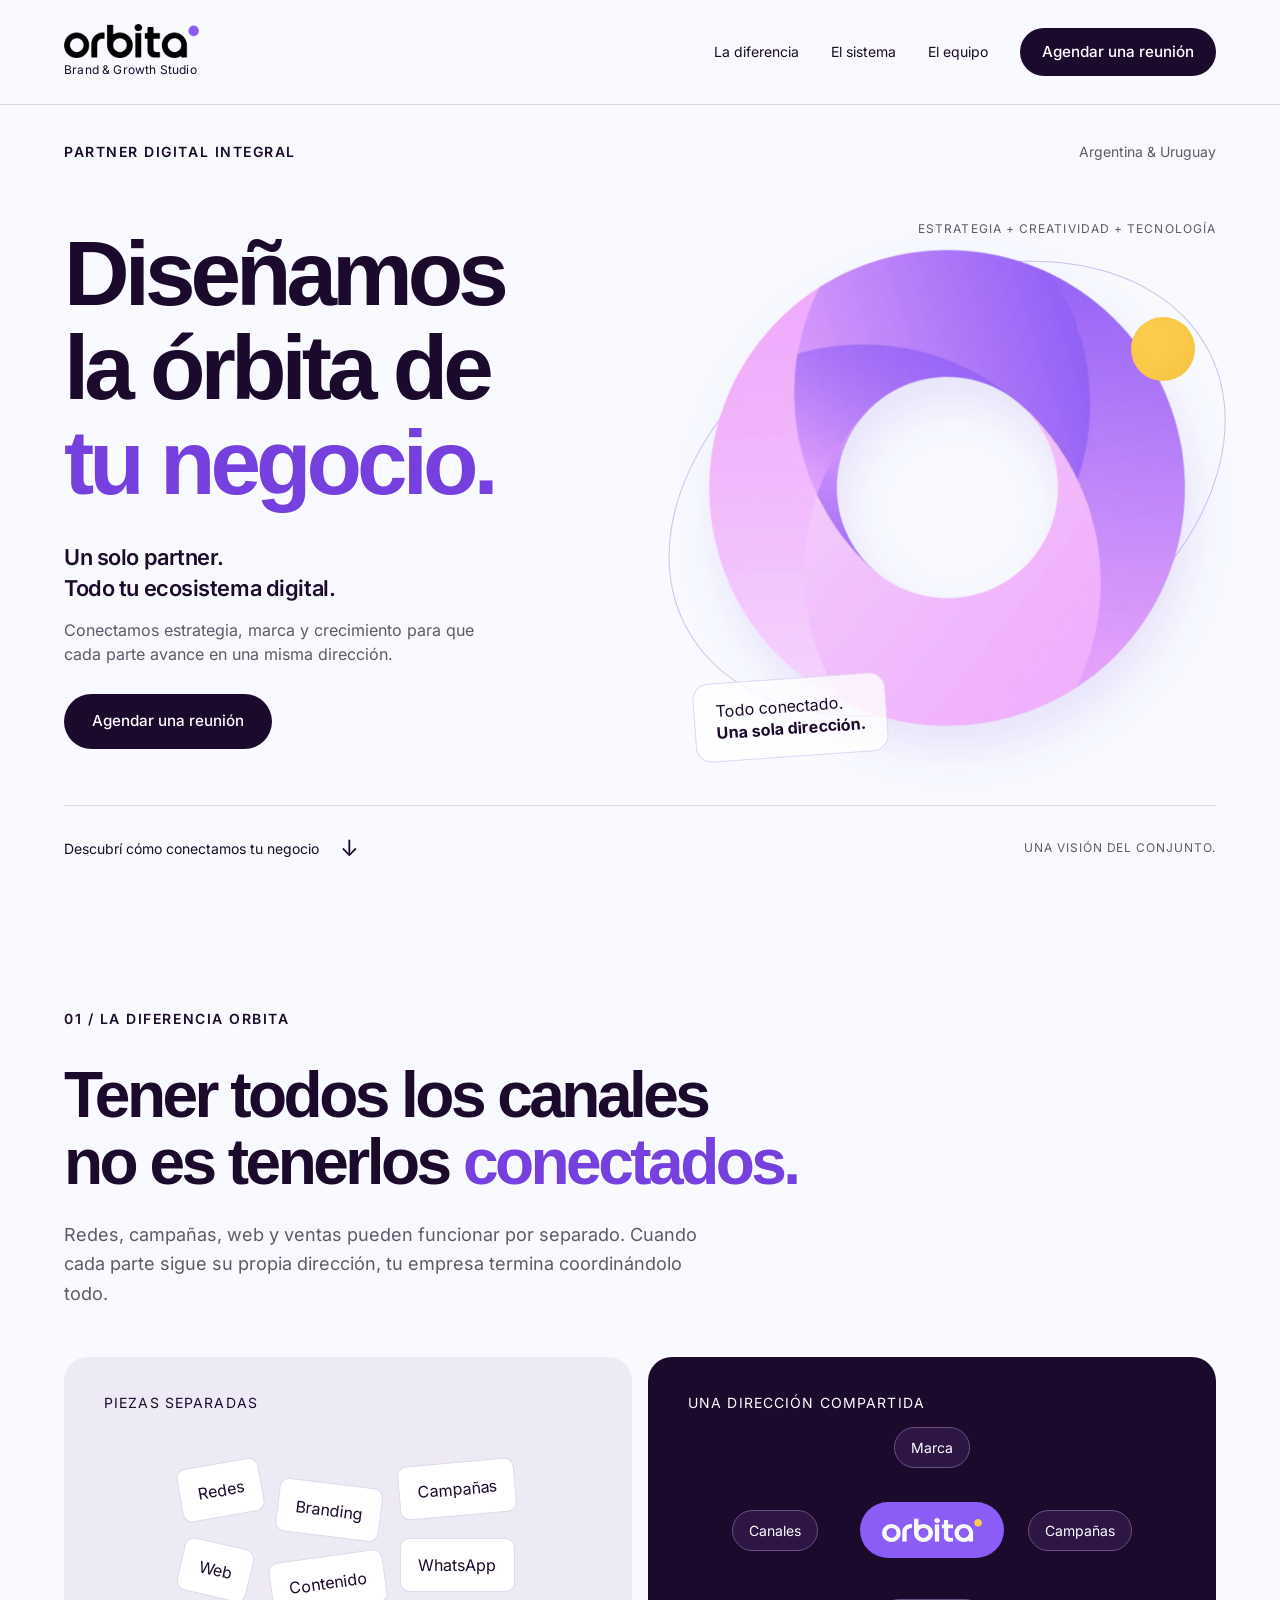
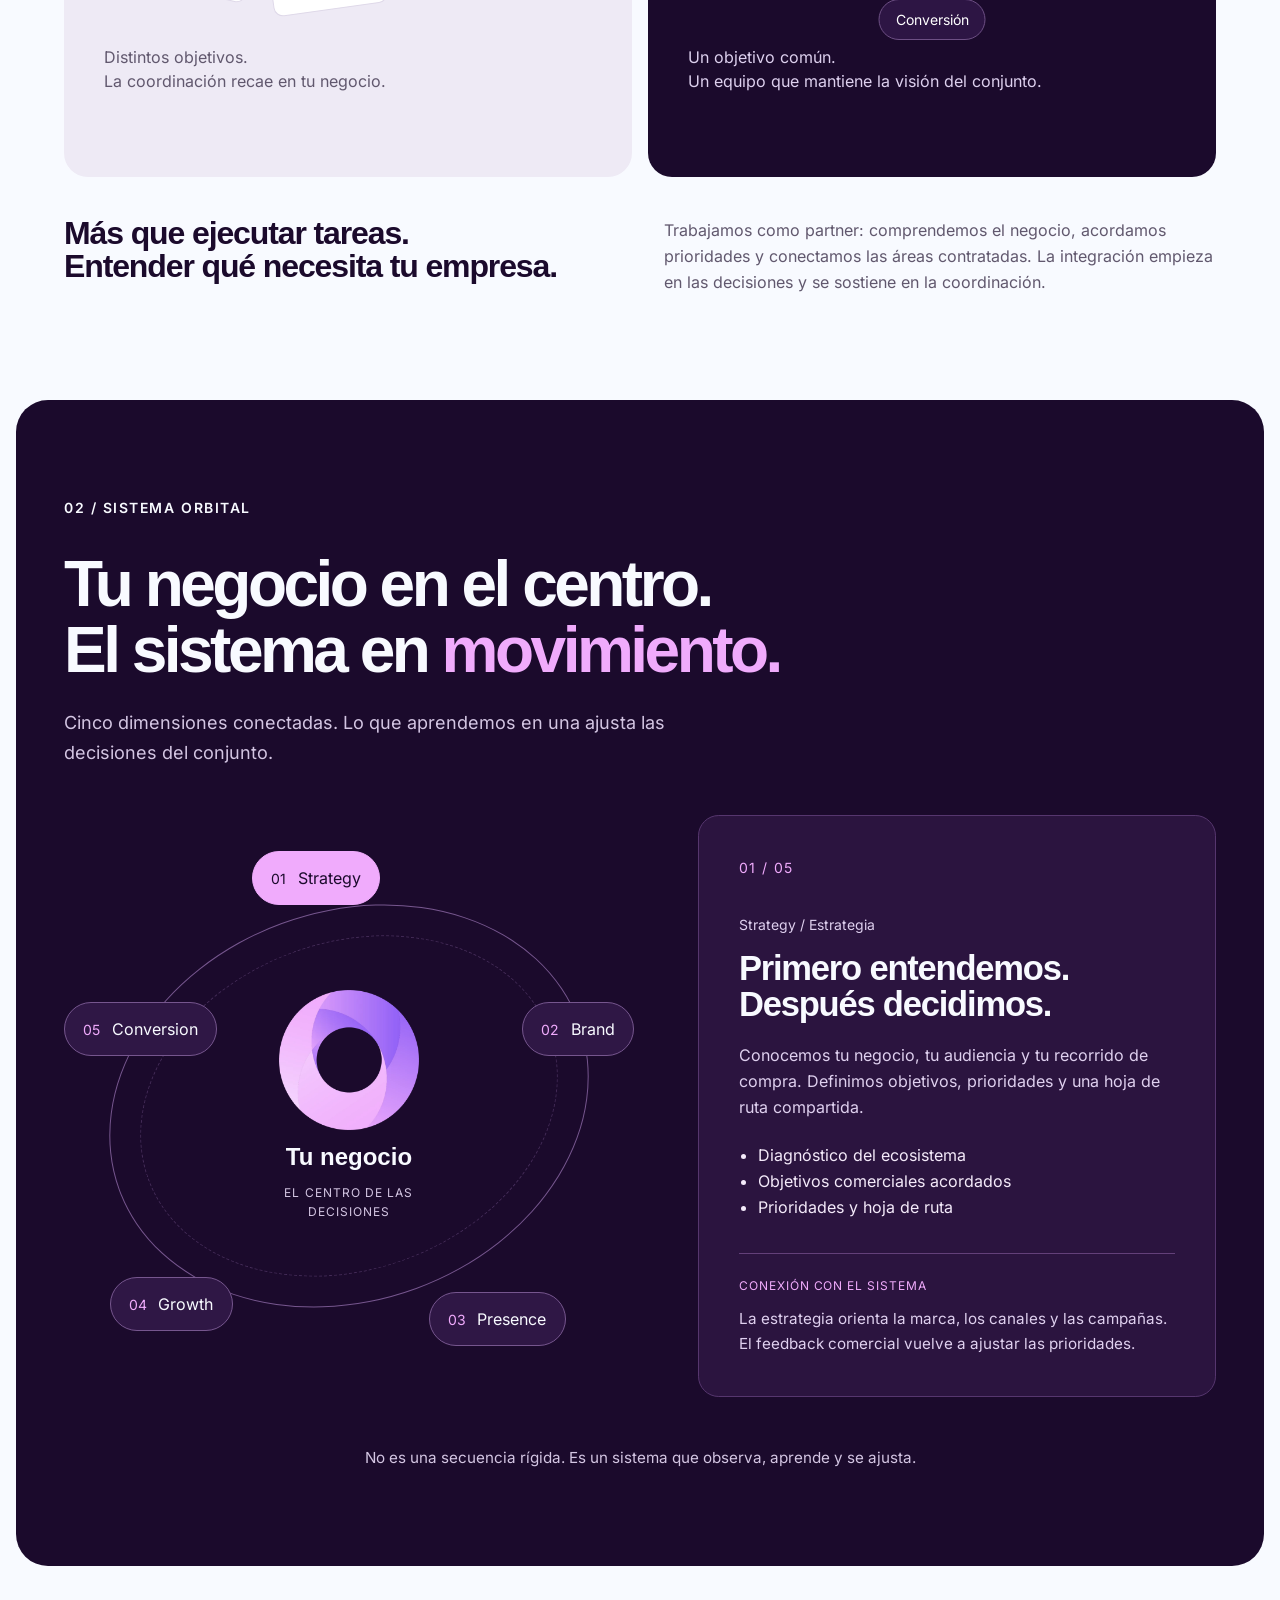
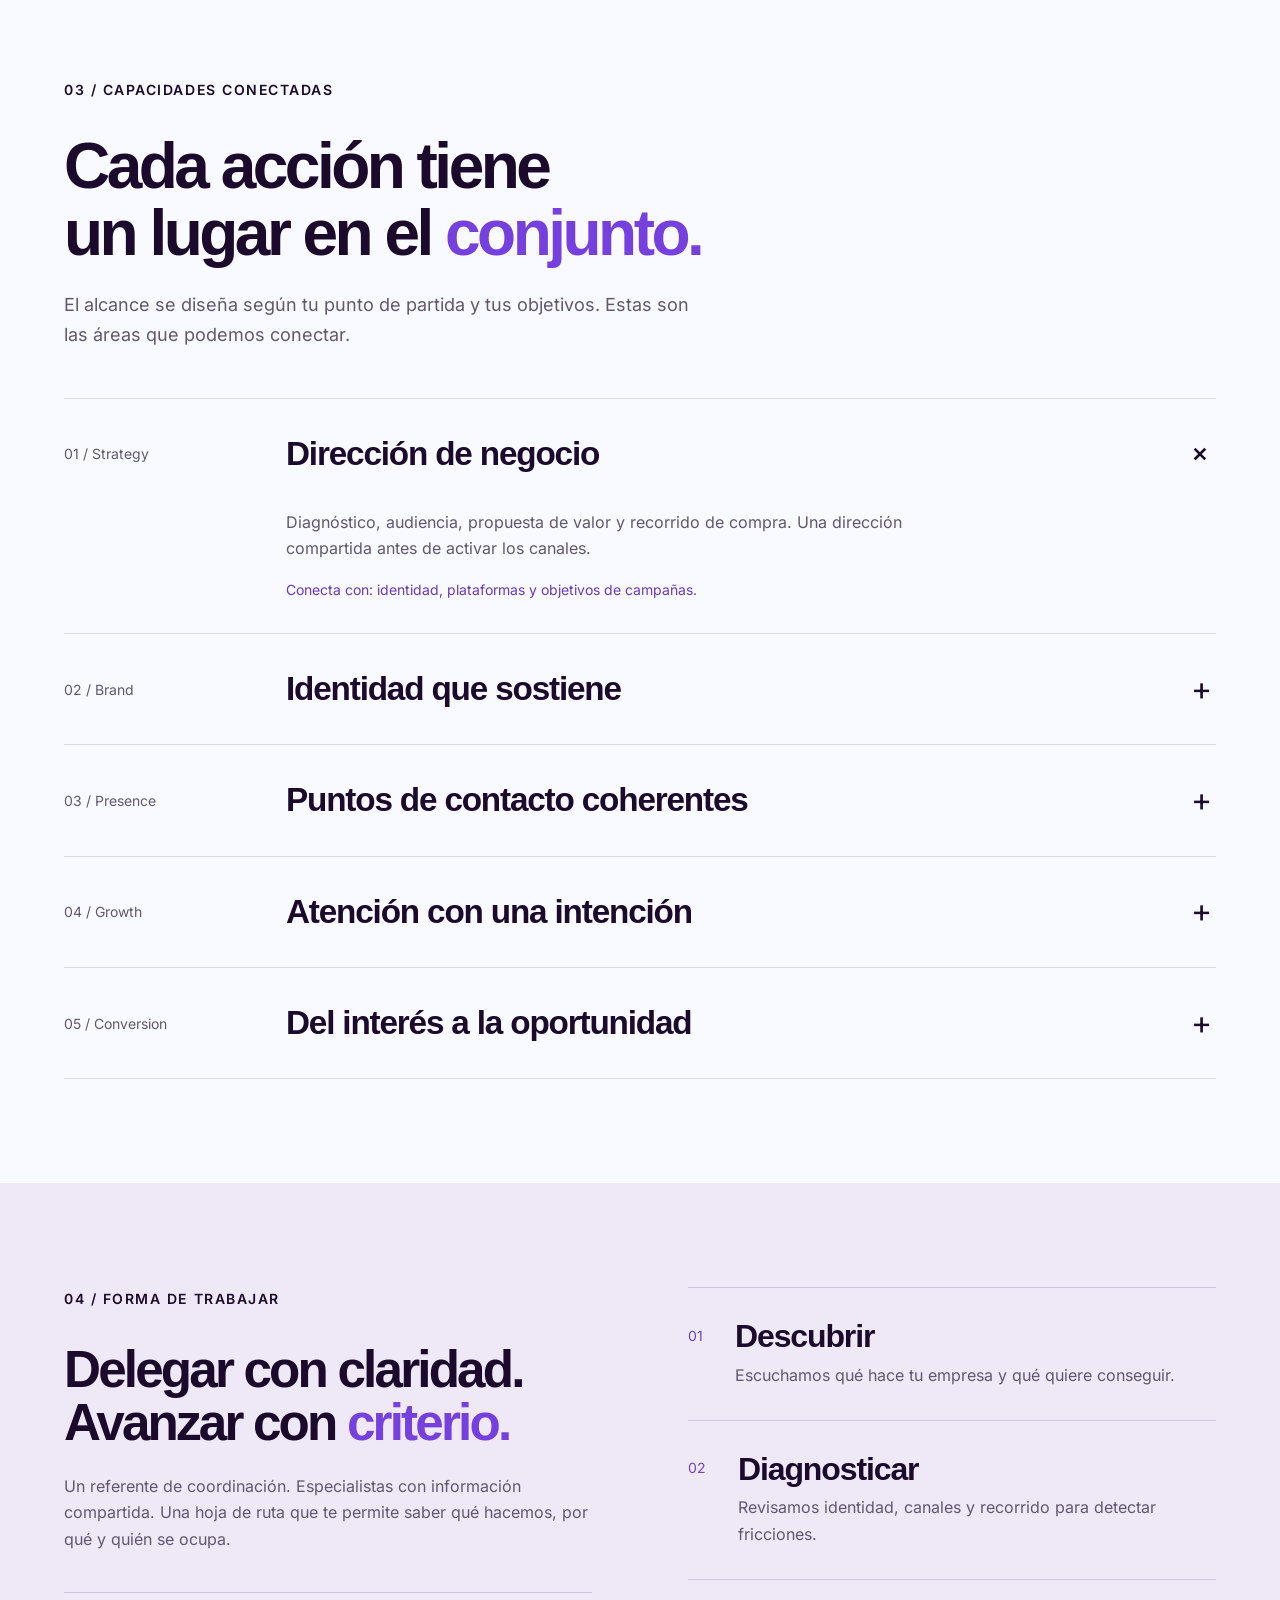
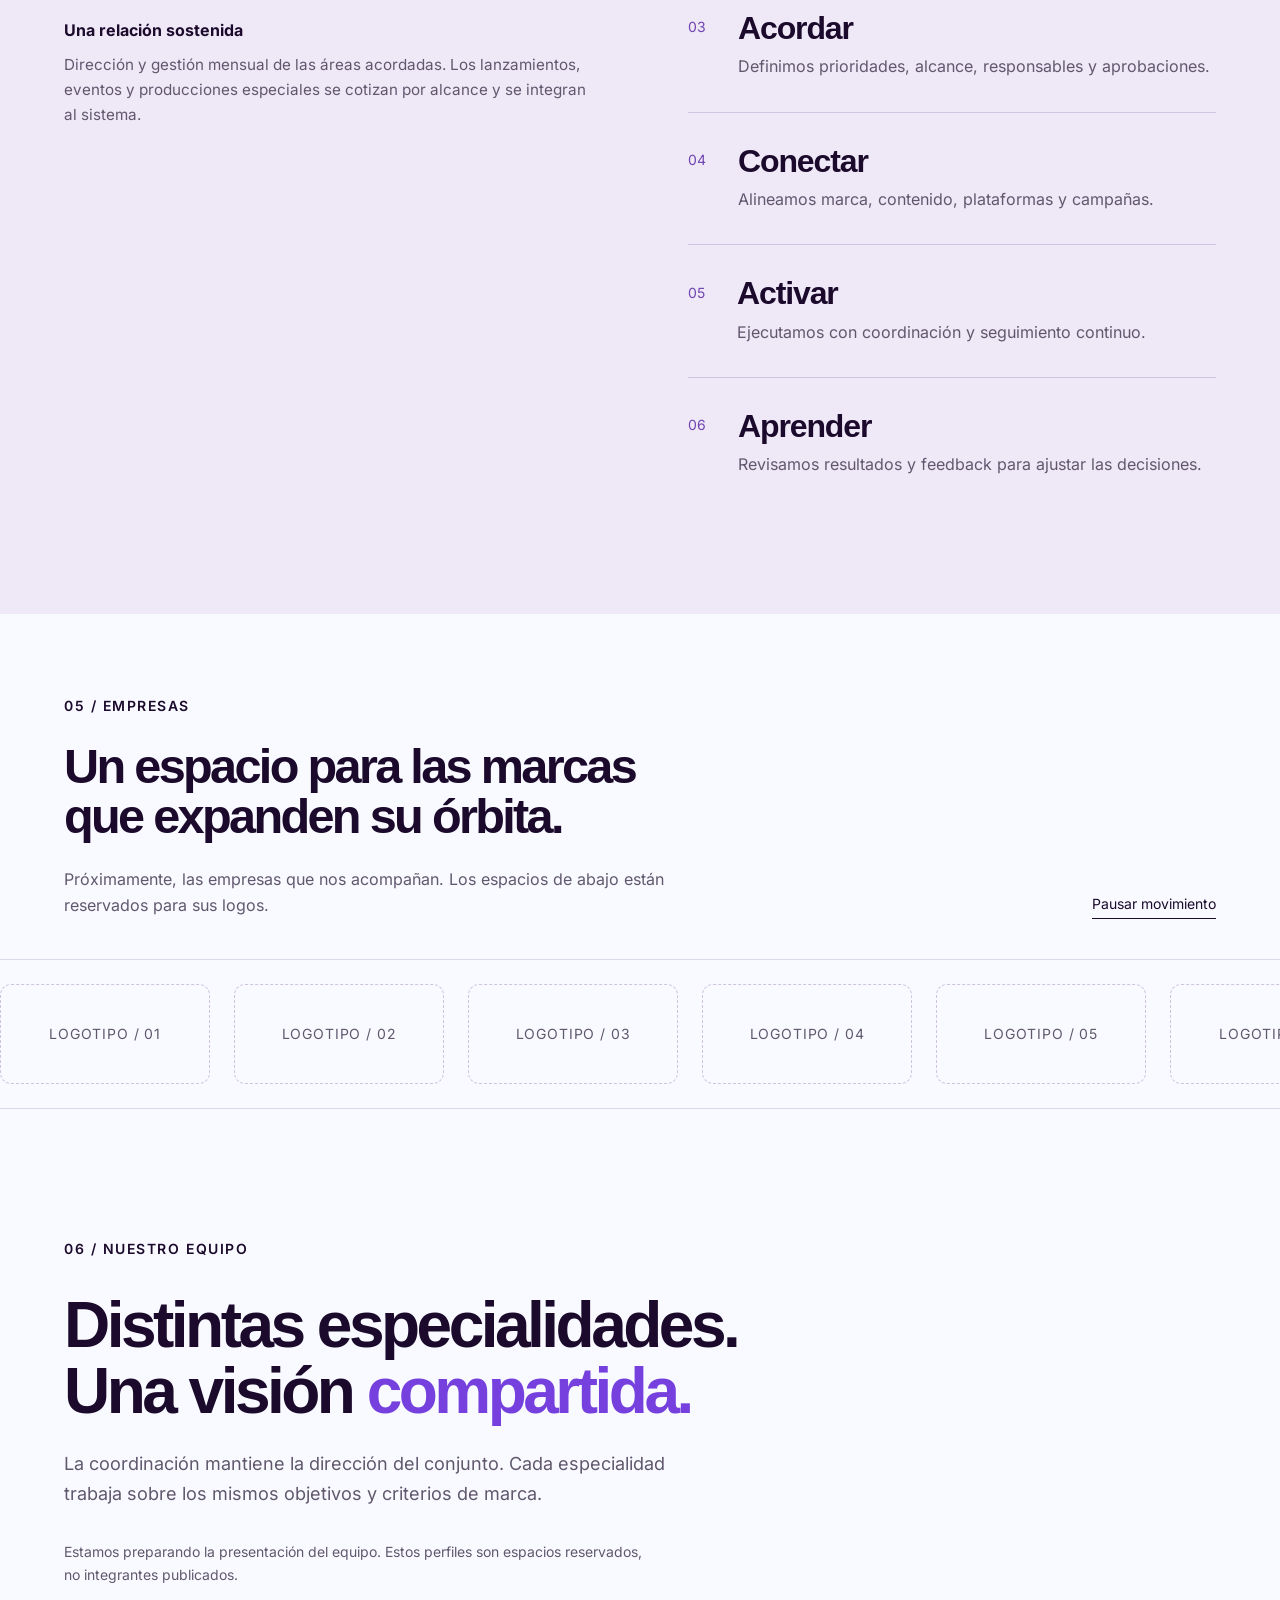
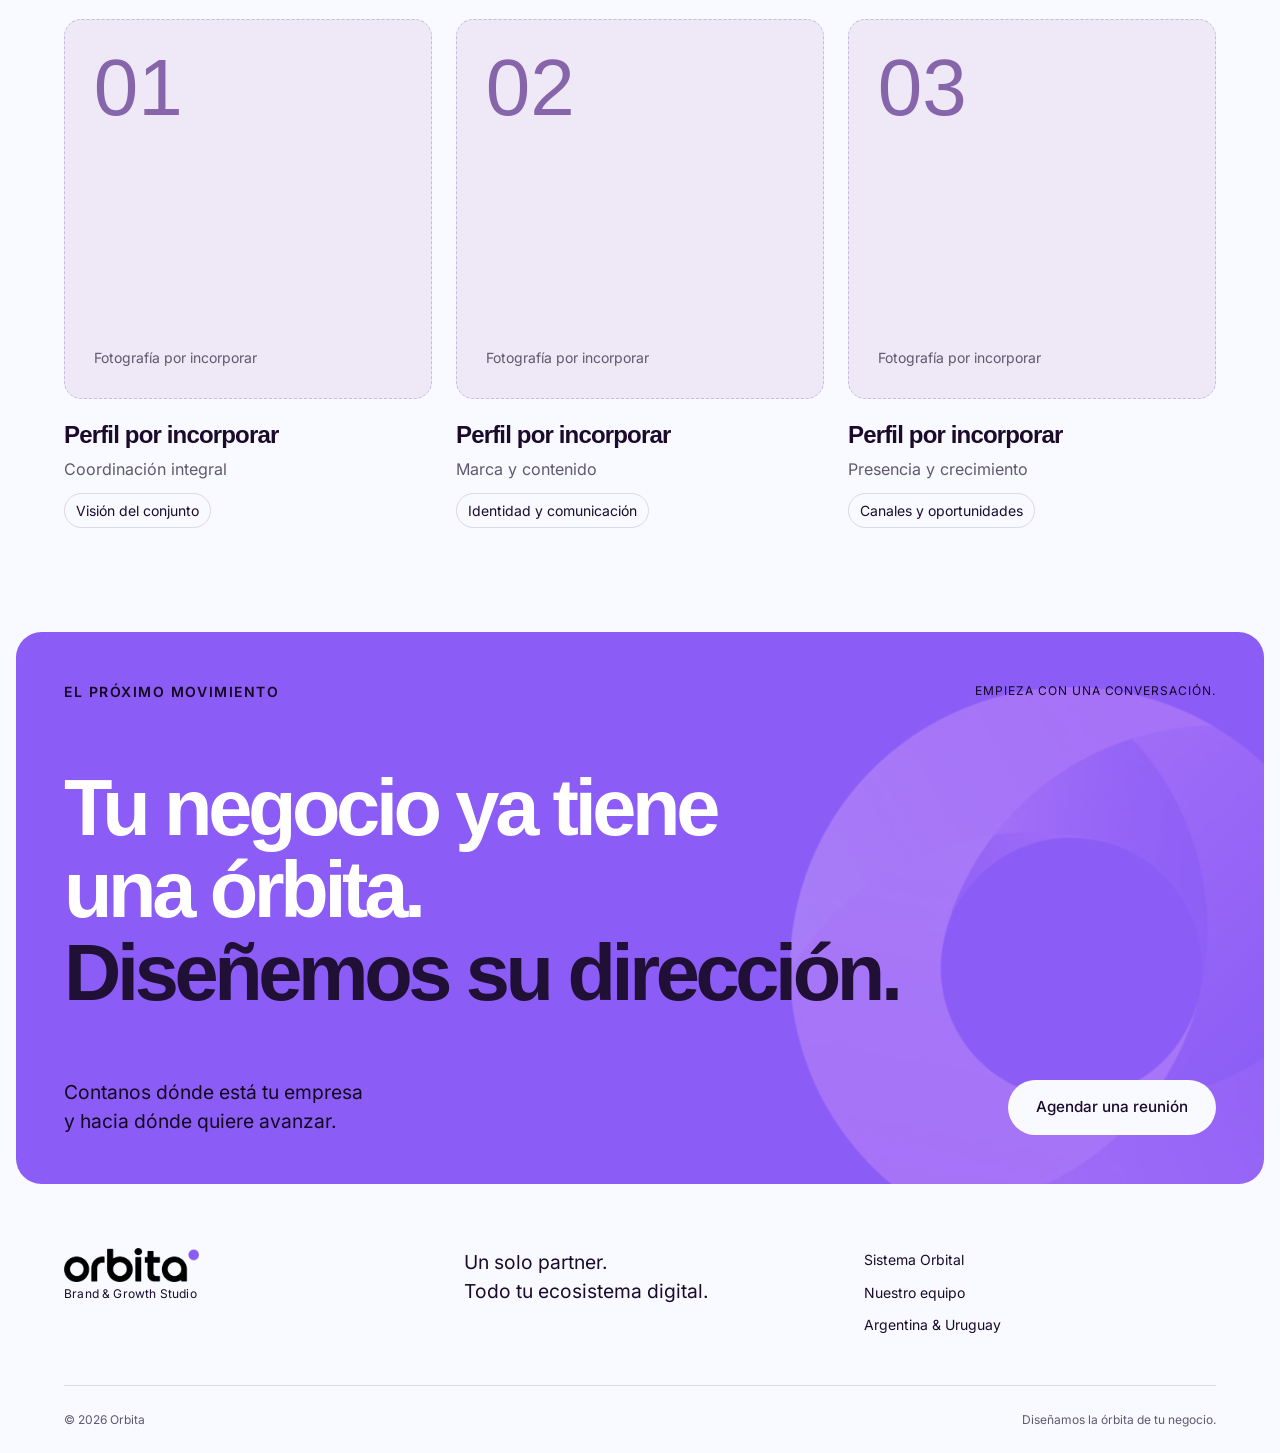
==== index.html @ 6b0c48ba "Add files via upload" ====
<!doctype html>
<html lang="es-AR">
<head>
<meta charset="utf-8">
<meta name="viewport" content="width=device-width, initial-scale=1">
<title>Orbita · Partner digital integral | Brand & Growth Studio</title>
<meta name="description" content="Un solo partner para conectar estrategia, marca, web, contenido, campañas y conversión. Orbita, Brand & Growth Studio para empresas de Argentina y Uruguay.">
<meta name="robots" content="noindex, nofollow">
<meta name="theme-color" content="#8B5CF6">
<meta property="og:type" content="website">
<meta property="og:locale" content="es_AR">
<meta property="og:site_name" content="Orbita">
<meta property="og:title" content="Orbita · Un solo partner. Todo tu ecosistema digital.">
<meta property="og:description" content="Diseñamos la órbita de tu negocio. Estrategia, marca y crecimiento conectados en un mismo sistema.">
<meta name="twitter:card" content="summary">
<meta name="twitter:title" content="Orbita · Brand & Growth Studio">
<meta name="twitter:description" content="Un solo partner. Todo tu ecosistema digital.">
<link rel="icon" href="assets/favicon.png" type="image/png">
<link rel="preload" as="image" href="assets/symbol-800.webp" imagesrcset="assets/symbol-480.webp 480w, assets/symbol-800.webp 800w" imagesizes="(max-width: 760px) 85vw, 45vw">
<link rel="stylesheet" href="styles.css">
<script src="config.js" defer></script>
<script src="app.js" defer></script>
<script type="application/ld+json" id="organization-schema">{"@context":"https://schema.org","@type":"Organization","name":"Orbita","description":"Partner digital integral que conecta estrategia, marca, presencia digital, crecimiento y conversión.","areaServed":[{"@type":"Country","name":"Argentina"},{"@type":"Country","name":"Uruguay"}]}</script>
</head>
<body>
<a class="skip" href="#contenido">Ir al contenido</a>
<div class="reading-progress" aria-hidden="true"></div>
<header class="header">
<a class="brand" href="#inicio" aria-label="Orbita, inicio"><img src="assets/logo-dark.webp" width="798" height="198" alt="Orbita"><span>Brand & Growth Studio</span></a>
<button class="menu-toggle" aria-controls="navigation" aria-expanded="false"><span>Menú</span><i aria-hidden="true"></i></button>
<nav id="navigation" aria-label="Navegación principal"><a href="#diferencia">La diferencia</a><a href="#sistema">El sistema</a><a href="#equipo">El equipo</a><a class="button small" href="#reunion" data-calendar>Agendar una reunión</a></nav>
</header>
<main id="contenido">
<section class="hero section" id="inicio" aria-labelledby="hero-title">
<div class="hero-top"><span class="eyebrow">PARTNER DIGITAL INTEGRAL</span><span class="market">Argentina & Uruguay</span></div>
<div class="hero-grid">
<div class="hero-copy"><h1 id="hero-title">Diseñamos<br>la órbita de<br><em>tu negocio.</em></h1><p class="hero-lead">Un solo partner.<br>Todo tu ecosistema digital.</p><p class="hero-description">Conectamos estrategia, marca y crecimiento para que cada parte avance en una misma dirección.</p><a class="button" href="#reunion" data-calendar>Agendar una reunión</a></div>
<div class="hero-art" aria-hidden="true"><div class="art-orbit"></div><div class="art-inner"><img class="hero-symbol" src="assets/symbol-800.webp" srcset="assets/symbol-480.webp 480w, assets/symbol-800.webp 800w" sizes="(max-width: 760px) 85vw, 45vw" width="598" height="598" alt="" fetchpriority="high"><span class="yellow-dot"></span></div><span class="art-caption">ESTRATEGIA + CREATIVIDAD + TECNOLOGÍA</span><div class="art-label">Todo conectado.<br><strong>Una sola dirección.</strong></div></div>
</div>
<div class="hero-bottom"><a href="#diferencia">Descubrí cómo conectamos tu negocio <span aria-hidden="true">↓</span></a><span>UNA VISIÓN DEL CONJUNTO.</span></div>
</section>
<section class="difference section" id="diferencia" aria-labelledby="difference-title">
<div class="section-heading reveal"><span class="eyebrow">01 / LA DIFERENCIA ORBITA</span><h2 id="difference-title">Tener todos los canales<br>no es tenerlos <em>conectados.</em></h2><p>Redes, campañas, web y ventas pueden funcionar por separado. Cuando cada parte sigue su propia dirección, tu empresa termina coordinándolo todo.</p></div>
<div class="connection-story" data-connect>
<div class="fragmented"><span class="mini-title">PIEZAS SEPARADAS</span><div class="chips" aria-label="Canales separados"><span>Redes</span><span>Branding</span><span>Campañas</span><span>Web</span><span>Contenido</span><span>WhatsApp</span></div><p>Distintos objetivos.<br>La coordinación recae en tu negocio.</p></div>
<div class="connected"><span class="mini-title">UNA DIRECCIÓN COMPARTIDA</span><div class="connected-graphic"><span class="line horizontal"></span><span class="line vertical"></span><div class="center-brand"><img src="assets/logo-light.webp" width="798" height="198" alt="Orbita"></div><span class="node n1">Marca</span><span class="node n2">Canales</span><span class="node n3">Campañas</span><span class="node n4">Conversión</span></div><p>Un objetivo común.<br>Un equipo que mantiene la visión del conjunto.</p></div>
</div>
<div class="difference-footer reveal"><h3>Más que ejecutar tareas.<br>Entender qué necesita tu empresa.</h3><p>Trabajamos como partner: comprendemos el negocio, acordamos prioridades y conectamos las áreas contratadas. La integración empieza en las decisiones y se sostiene en la coordinación.</p></div>
</section>
<section class="system section" id="sistema" aria-labelledby="system-title">
<div class="section-heading reveal"><span class="eyebrow">02 / SISTEMA ORBITAL</span><h2 id="system-title">Tu negocio en el centro.<br>El sistema en <em>movimiento.</em></h2><p>Cinco dimensiones conectadas. Lo que aprendemos en una ajusta las decisiones del conjunto.</p></div>
<div class="system-grid">
<div class="system-map" aria-label="Dimensiones del Sistema Orbital"><div class="system-ring" aria-hidden="true"></div><div class="system-center"><img src="assets/symbol-480.webp" width="598" height="598" alt="" loading="lazy"><strong>Tu negocio</strong><span>EL CENTRO DE LAS DECISIONES</span></div><div class="dimension-controls" role="tablist" aria-label="Explorar dimensiones" aria-orientation="vertical"><button class="dimension d1" id="tab-strategy" role="tab" aria-selected="true" aria-controls="dimension-panel" data-dimension="0"><span>01</span>Strategy</button><button class="dimension d2" id="tab-brand" role="tab" aria-selected="false" aria-controls="dimension-panel" tabindex="-1" data-dimension="1"><span>02</span>Brand</button><button class="dimension d3" id="tab-presence" role="tab" aria-selected="false" aria-controls="dimension-panel" tabindex="-1" data-dimension="2"><span>03</span>Presence</button><button class="dimension d4" id="tab-growth" role="tab" aria-selected="false" aria-controls="dimension-panel" tabindex="-1" data-dimension="3"><span>04</span>Growth</button><button class="dimension d5" id="tab-conversion" role="tab" aria-selected="false" aria-controls="dimension-panel" tabindex="-1" data-dimension="4"><span>05</span>Conversion</button></div></div>
<div class="dimension-panel" id="dimension-panel" role="tabpanel" aria-labelledby="tab-strategy" tabindex="0"><span class="panel-count">01 / 05</span><span class="panel-label">Strategy / Estrategia</span><h3>Primero entendemos.<br>Después decidimos.</h3><p>Conocemos tu negocio, tu audiencia y tu recorrido de compra. Definimos objetivos, prioridades y una hoja de ruta compartida.</p><ul><li>Diagnóstico del ecosistema</li><li>Objetivos comerciales acordados</li><li>Prioridades y hoja de ruta</li></ul><div class="panel-connection"><span>CONEXIÓN CON EL SISTEMA</span><p>La estrategia orienta la marca, los canales y las campañas. El feedback comercial vuelve a ajustar las prioridades.</p></div></div>
</div>
<p class="system-note">No es una secuencia rígida. Es un sistema que observa, aprende y se ajusta.</p>
</section>
<section class="capabilities section" id="capacidades" aria-labelledby="capabilities-title"><div class="section-heading reveal"><span class="eyebrow">03 / CAPACIDADES CONECTADAS</span><h2 id="capabilities-title">Cada acción tiene<br>un lugar en el <em>conjunto.</em></h2><p>El alcance se diseña según tu punto de partida y tus objetivos. Estas son las áreas que podemos conectar.</p></div>
<div class="capability-list">
<details open><summary><span>01 / Strategy</span><h3>Dirección de negocio</h3><i aria-hidden="true">+</i></summary><div class="detail-body"><p>Diagnóstico, audiencia, propuesta de valor y recorrido de compra. Una dirección compartida antes de activar los canales.</p><p class="links-to">Conecta con: identidad, plataformas y objetivos de campañas.</p></div></details>
<details><summary><span>02 / Brand</span><h3>Identidad que sostiene</h3><i aria-hidden="true">+</i></summary><div class="detail-body"><p>Posicionamiento, mensajes, universo visual y recursos de comunicación. Fortalecemos la marca existente o revisamos su identidad cuando necesita una transformación.</p><p class="links-to">Conecta con: contenido, web y creatividad publicitaria.</p></div></details>
<details><summary><span>03 / Presence</span><h3>Puntos de contacto coherentes</h3><i aria-hidden="true">+</i></summary><div class="detail-body"><p>Redes sociales, web, ecommerce y Tiendanube. Contenido, fotografía, video y cobertura de eventos. Integraciones y automatizaciones según el alcance acordado.</p><p class="links-to">Conecta con: identidad, tráfico y recorrido de compra.</p></div></details>
<details><summary><span>04 / Growth</span><h3>Atención con una intención</h3><i aria-hidden="true">+</i></summary><div class="detail-body"><p>Meta Ads, Google Ads, adquisición y generación de demanda. Campañas y lanzamientos que consideran tanto el objetivo como la experiencia a la que llega el usuario.</p><p class="links-to">Conecta con: contenido, plataformas y oportunidades comerciales.</p></div></details>
<details><summary><span>05 / Conversion</span><h3>Del interés a la oportunidad</h3><i aria-hidden="true">+</i></summary><div class="detail-body"><p>Diseñamos el recorrido para calificar y derivar oportunidades al WhatsApp, al equipo comercial o a la web de tu empresa, con criterios acordados y la información relevante.</p><p>Cuando interviene tu equipo, la atención y el cierre de la venta quedan a su cargo. Compartir ese feedback permite mejorar el sistema.</p><p class="links-to">Conecta con: campañas, experiencia digital y aprendizaje estratégico.</p></div></details>
</div></section>
<section class="work section" id="forma-de-trabajar" aria-labelledby="work-title"><div class="work-heading reveal"><span class="eyebrow">04 / FORMA DE TRABAJAR</span><h2 id="work-title">Delegar con claridad.<br>Avanzar con <em>criterio.</em></h2><p>Un referente de coordinación. Especialistas con información compartida. Una hoja de ruta que te permite saber qué hacemos, por qué y quién se ocupa.</p><div class="relationship"><strong>Una relación sostenida</strong><p>Dirección y gestión mensual de las áreas acordadas. Los lanzamientos, eventos y producciones especiales se cotizan por alcance y se integran al sistema.</p></div></div><ol class="steps"><li class="reveal"><span>01</span><div><h3>Descubrir</h3><p>Escuchamos qué hace tu empresa y qué quiere conseguir.</p></div></li><li class="reveal"><span>02</span><div><h3>Diagnosticar</h3><p>Revisamos identidad, canales y recorrido para detectar fricciones.</p></div></li><li class="reveal"><span>03</span><div><h3>Acordar</h3><p>Definimos prioridades, alcance, responsables y aprobaciones.</p></div></li><li class="reveal"><span>04</span><div><h3>Conectar</h3><p>Alineamos marca, contenido, plataformas y campañas.</p></div></li><li class="reveal"><span>05</span><div><h3>Activar</h3><p>Ejecutamos con coordinación y seguimiento continuo.</p></div></li><li class="reveal"><span>06</span><div><h3>Aprender</h3><p>Revisamos resultados y feedback para ajustar las decisiones.</p></div></li></ol></section>
<section class="clients section" id="empresas" aria-labelledby="clients-title"><div class="clients-heading"><span class="eyebrow">05 / EMPRESAS</span><h2 id="clients-title">Un espacio para las marcas<br>que expanden su órbita.</h2><p id="clients-note">Próximamente, las empresas que nos acompañan. Los espacios de abajo están reservados para sus logos.</p><button class="text-button" id="marquee-toggle" aria-pressed="false">Pausar movimiento</button></div><div class="marquee" aria-label="Espacios reservados para logos de empresas"><div class="marquee-track" id="client-track"><div class="logo-group"><span class="logo-placeholder">LOGOTIPO / 01</span><span class="logo-placeholder">LOGOTIPO / 02</span><span class="logo-placeholder">LOGOTIPO / 03</span><span class="logo-placeholder">LOGOTIPO / 04</span><span class="logo-placeholder">LOGOTIPO / 05</span></div><div class="logo-group" aria-hidden="true"><span class="logo-placeholder">LOGOTIPO / 01</span><span class="logo-placeholder">LOGOTIPO / 02</span><span class="logo-placeholder">LOGOTIPO / 03</span><span class="logo-placeholder">LOGOTIPO / 04</span><span class="logo-placeholder">LOGOTIPO / 05</span></div></div></div></section>
<section class="team section" id="equipo" aria-labelledby="team-title"><div class="section-heading reveal"><span class="eyebrow">06 / NUESTRO EQUIPO</span><h2 id="team-title">Distintas especialidades.<br>Una visión <em>compartida.</em></h2><p>La coordinación mantiene la dirección del conjunto. Cada especialidad trabaja sobre los mismos objetivos y criterios de marca.</p></div><p class="placeholder-note" id="team-note">Estamos preparando la presentación del equipo. Estos perfiles son espacios reservados, no integrantes publicados.</p><div class="team-grid" id="team-grid"><article class="team-card"><div class="portrait-placeholder"><span>01</span><p>Fotografía por incorporar</p></div><h3>Perfil por incorporar</h3><p>Coordinación integral</p><span class="specialty">Visión del conjunto</span></article><article class="team-card"><div class="portrait-placeholder"><span>02</span><p>Fotografía por incorporar</p></div><h3>Perfil por incorporar</h3><p>Marca y contenido</p><span class="specialty">Identidad y comunicación</span></article><article class="team-card"><div class="portrait-placeholder"><span>03</span><p>Fotografía por incorporar</p></div><h3>Perfil por incorporar</h3><p>Presencia y crecimiento</p><span class="specialty">Canales y oportunidades</span></article></div></section>
<section class="contact section" id="reunion" aria-labelledby="contact-title"><div class="contact-top"><span class="eyebrow">EL PRÓXIMO MOVIMIENTO</span><span>EMPIEZA CON UNA CONVERSACIÓN.</span></div><h2 id="contact-title">Tu negocio ya tiene<br>una órbita.<br><em>Diseñemos su dirección.</em></h2><div class="contact-bottom"><p>Contanos dónde está tu empresa<br>y hacia dónde quiere avanzar.</p><a class="button light" href="#reunion" data-calendar>Agendar una reunión</a></div><img class="contact-symbol" src="assets/symbol-480.webp" width="598" height="598" alt="" loading="lazy"></section>
</main>
<footer class="footer"><a class="brand" href="#inicio" aria-label="Orbita, volver al inicio"><img src="assets/logo-dark.webp" width="798" height="198" alt="Orbita"><span>Brand & Growth Studio</span></a><p>Un solo partner.<br>Todo tu ecosistema digital.</p><div><a href="#sistema">Sistema Orbital</a><a href="#equipo">Nuestro equipo</a><span>Argentina & Uruguay</span></div><div class="footer-bottom"><span>© <span id="year">2026</span> Orbita</span><span>Diseñamos la órbita de tu negocio.</span></div></footer>
<a class="whatsapp" href="#reunion" data-whatsapp aria-label="Contactar a Orbita por WhatsApp" aria-hidden="true" tabindex="-1"><svg viewBox="0 0 24 24" fill="none" aria-hidden="true"><path d="M20 11.7a8 8 0 0 1-11.8 7L4 20l1.3-4.1A8 8 0 1 1 20 11.7Z" stroke="currentColor" stroke-width="1.7"/><path d="M9 8c-.5 0-1 1-1 1.5 0 2.7 3.5 6 6 6 .6 0 1.7-.8 1.7-1.3l-2-1-1 .7c-1-.4-2.1-1.5-2.5-2.5l.7-1L10 8Z" fill="currentColor"/></svg><span>Conversemos</span></a>
<dialog id="contact-dialog" aria-labelledby="dialog-title"><button class="dialog-close" aria-label="Cerrar">×</button><span class="eyebrow">CONVERSEMOS</span><h2 id="dialog-title">Estamos preparando<br>este canal de contacto.</h2><p id="dialog-description">La agenda de reuniones estará disponible próximamente.</p><a id="dialog-alternative" class="button" hidden>Escribinos</a><button class="text-button dialog-dismiss">Volver al sitio</button></dialog>
<noscript><div class="noscript-notice">Podés explorar toda la propuesta. La agenda y los canales de contacto requieren JavaScript.</div></noscript>
</body>
</html>
---- styles.css ----
@font-face{font-family:Satoshi;src:local('Satoshi');font-weight:300 900;font-display:swap}@font-face{font-family:Inter;src:url('assets/fonts/Inter-Variable.woff2') format('woff2');font-weight:100 900;font-display:swap}
:root{--paper:#F8FAFF;--ink:#1b0a2c;--purple:#8B5CF6;--pink:#F0ABFC;--yellow:#FBCD4D;--muted:#61586e;--border:#dcd8e7;--pad:clamp(1.25rem,5vw,6rem);--heading:Satoshi,'Arial',sans-serif;--body:Inter,'Arial',sans-serif}*{box-sizing:border-box}html{scroll-behavior:smooth;scroll-padding-top:7rem}body{margin:0;background:var(--paper);color:var(--ink);font-family:var(--body);font-size:1rem;line-height:1.65}a{color:inherit;text-decoration:none}button{font:inherit;cursor:pointer}button,a,summary{-webkit-tap-highlight-color:transparent}button{color:inherit}button:disabled{cursor:default}img{max-width:100%;height:auto}h1,h2,h3,p{margin:0}h1,h2,h3{font-family:var(--heading);line-height:1.04;letter-spacing:-.055em}h1{font-size:clamp(3.4rem,7.5vw,8rem);font-weight:700}h2{font-size:clamp(2.6rem,5vw,5.6rem);font-weight:700}h3{font-size:1.65rem;letter-spacing:-.035em}em{font-style:normal;color:#7540dd}p{max-width:65ch}a:focus-visible,button:focus-visible,summary:focus-visible,[tabindex]:focus-visible{outline:3px solid #d89600;outline-offset:6px}section{scroll-margin-top:6rem}.section{padding:6.5rem var(--pad)}.eyebrow{font-size:.875rem;letter-spacing:.11em;font-weight:600;display:block}.button{display:inline-flex;align-items:center;justify-content:center;background:var(--ink);color:white;border:1px solid transparent;padding:1rem 1.7rem;border-radius:3rem;line-height:1.35;font-size:.95rem;font-weight:500;min-height:3rem;transition:background .2s,transform .2s}.button:hover{background:#5d2ba5;transform:translateY(-2px)}.button.small{padding:.8rem 1.3rem}.button.light{background:var(--paper);color:var(--ink)}.button.light:hover{background:var(--yellow)}.skip{position:fixed;top:-5rem;left:1rem;background:var(--yellow);padding:.8rem;z-index:100}.skip:focus{top:1rem}.reading-progress{position:fixed;left:0;top:0;width:100%;height:3px;background:var(--purple);transform:scaleX(0);transform-origin:left;z-index:50}.header{display:flex;align-items:center;justify-content:space-between;gap:2rem;padding:1.5rem var(--pad);border-bottom:1px solid var(--border);position:sticky;top:0;background:rgba(248,250,255,.97);z-index:20}.brand{display:flex;flex-direction:column;align-items:flex-start;gap:.15rem}.brand img{width:135px;display:block}.brand span{font-size:.75rem;letter-spacing:.015em}.header nav{display:flex;align-items:center;gap:2rem;font-size:.875rem}.header nav>a:not(.button):hover{color:#7540dd}.menu-toggle{display:none}.hero{padding-top:2.2rem;padding-bottom:1.8rem;overflow:hidden}.hero-top,.hero-bottom{display:flex;justify-content:space-between;gap:1rem}.market{font-size:.875rem;color:var(--muted)}.hero-grid{display:grid;grid-template-columns:1.08fr 1fr;gap:2rem;align-items:center;padding:3.5rem 0 3rem}.hero-copy{position:relative;z-index:2}.hero h1{font-size:clamp(3.5rem,7.1vw,7.5rem)}.hero-lead{font-size:clamp(1.2rem,1.7vw,1.55rem);line-height:1.4;margin:2rem 0 .9rem;font-weight:600;letter-spacing:-.02em}.hero-description{max-width:28rem;color:var(--muted);margin-bottom:1.7rem;line-height:1.55}.hero-art{height:clamp(380px,42vw,620px);position:relative;display:grid;place-items:center;isolation:isolate}.art-inner{position:relative;width:96%;aspect-ratio:1;display:grid;place-items:center}.hero-symbol{width:92%;animation:float 8s ease-in-out infinite;filter:drop-shadow(0 24px 24px #713fd521);transform:rotate(-18deg)}.art-orbit{position:absolute;width:110%;height:76%;border:1px solid #cfc1ef;border-radius:50%;transform:rotate(-28deg);z-index:-1}.yellow-dot{position:absolute;width:clamp(35px,5vw,70px);aspect-ratio:1;border-radius:50%;background:var(--yellow);top:17%;right:2%;box-shadow:inset -10px -8px 20px #eca92035;animation:float 7s ease-in-out infinite reverse}.art-caption{font-size:.75rem;letter-spacing:.09em;position:absolute;top:0;right:0;color:var(--muted)}.art-label{position:absolute;bottom:0;left:1rem;font-size:1rem;line-height:1.4;padding:1rem 1.3rem;border:1px solid #e1d5f4;border-radius:1rem;background:#ffffffc9;transform:rotate(-4deg)}.hero-bottom{border-top:1px solid var(--border);padding-top:1.5rem;font-size:.875rem;align-items:center}.hero-bottom a{display:flex;align-items:center;gap:1.3rem}.hero-bottom a span{font-size:1.4rem}.hero-bottom>span{font-size:.75rem;letter-spacing:.08em;color:var(--muted)}.section-heading{max-width:1000px}.section-heading .eyebrow{margin-bottom:2rem}.section-heading>p{margin-top:1.5rem;max-width:650px;font-size:1.125rem;color:var(--muted)}.difference{padding-top:7rem}.connection-story{display:grid;grid-template-columns:1fr 1fr;gap:1rem;margin-top:3rem}.fragmented,.connected{border-radius:1.5rem;padding:2rem 2.5rem;min-height:420px;overflow:hidden}.fragmented{background:#eeeaf5}.connected{background:var(--ink);color:white}.mini-title{font-size:.875rem;letter-spacing:.08em}.chips{display:flex;flex-wrap:wrap;gap:1rem;align-content:center;justify-content:center;min-height:230px;max-width:400px;margin:auto}.chips span{background:#fff;padding:.8rem 1.1rem;border:1px solid #dfd9e9;border-radius:.6rem;transition:transform 1.2s}.chips span:nth-child(1){transform:rotate(-10deg) translateY(-5px)}.chips span:nth-child(2){transform:rotate(7deg) translateY(15px)}.chips span:nth-child(3){transform:rotate(-5deg) translateY(-6px)}.chips span:nth-child(4){transform:rotate(13deg) translateY(5px)}.chips span:nth-child(5){transform:rotate(-8deg) translateY(18px)}.connection-story.is-connected .chips span{transform:rotate(0) translateY(0)}.fragmented>p,.connected>p{font-size:1rem;line-height:1.5}.fragmented>p{color:var(--muted)}.connected>p{color:#ddd0ee}.connected-graphic{height:230px;position:relative;max-width:400px;margin:auto;display:grid;place-items:center}.center-brand{background:#8B5CF6;border-radius:3rem;padding:1rem 1.4rem;position:relative;z-index:1}.center-brand img{width:100px;display:block}.line{position:absolute;background:#906abb;opacity:.6;transition:transform 1.5s}.horizontal{width:70%;height:1px;transform:scaleX(.2)}.vertical{height:65%;width:1px;transform:scaleY(.2)}.is-connected .horizontal{transform:scaleX(1)}.is-connected .vertical{transform:scaleY(1)}.node{position:absolute;font-size:.875rem;padding:.5rem 1rem;background:#2d1544;border:1px solid #6d4f84;border-radius:2rem}.n1{top:12px;left:50%;transform:translateX(-50%)}.n2{left:0;top:95px}.n3{right:0;top:95px}.n4{bottom:5px;left:50%;transform:translateX(-50%)}.difference-footer{display:grid;grid-template-columns:1fr 1fr;gap:3rem;margin-top:2.5rem;align-items:start}.difference-footer h3{font-size:clamp(1.7rem,2.5vw,2.5rem)}.difference-footer p{color:var(--muted)}.system{background:var(--ink);color:var(--paper);border-radius:2rem;margin:0 1rem;padding:6rem calc(var(--pad) - 1rem)}.system em{color:var(--pink)}.system .section-heading>p{color:#d3c5e2}.system-grid{display:grid;grid-template-columns:1.1fr 1fr;gap:4rem;align-items:center;margin-top:3rem}.system-map{min-height:520px;position:relative}.system-ring{position:absolute;inset:65px 40px;border:1px solid #76568e;border-radius:50%;transform:rotate(-20deg)}.system-ring:after{content:'';position:absolute;inset:30px;border:1px dashed #76568e70;border-radius:50%}.system-center{position:absolute;left:50%;top:50%;transform:translate(-50%,-50%);display:flex;flex-direction:column;align-items:center;text-align:center;gap:.4rem;width:210px}.system-center img{width:140px;animation:float 8s ease-in-out infinite}.system-center strong{font-size:1.5rem;font-family:var(--heading)}.system-center>span{font-size:.75rem;letter-spacing:.09em;color:#d3c5e2;max-width:150px}.dimension{position:absolute;display:flex;align-items:center;gap:.7rem;border:1px solid #76568e;border-radius:3rem;padding:.8rem 1.15rem;color:#f8faff;background:#2f1745;font-size:1rem;transition:background .2s,transform .2s}.dimension>span{font-size:.875rem;color:var(--pink)}.dimension:hover{background:#553278}.dimension[aria-selected=true]{background:var(--pink);color:var(--ink);border-color:var(--pink)}.dimension[aria-selected=true]>span{color:var(--ink)}.d1{left:33%;top:5px}.d2{right:0;top:30%}.d3{right:12%;bottom:20px}.d4{left:8%;bottom:35px}.d5{left:0;top:30%}.dimension-panel{padding:2.5rem;border-radius:1.3rem;background:#2b143f;border:1px solid #56366e;min-height:520px;position:relative}.panel-count{display:block;color:var(--pink);font-size:.875rem;letter-spacing:.1em;margin-bottom:2rem}.panel-label{font-size:.875rem;color:#dfd0ef}.dimension-panel h3{font-size:clamp(1.8rem,2.7vw,2.8rem);margin:.8rem 0 1.2rem}.dimension-panel>p{color:#dfd0ef}.dimension-panel ul{padding-left:1.2rem;margin:1.3rem 0;color:#f4eafa}.panel-connection{border-top:1px solid #634079;padding-top:1.1rem;margin-top:2rem}.panel-connection>span{font-size:.75rem;letter-spacing:.08em;color:var(--pink)}.panel-connection p{font-size:.95rem;margin-top:.5rem;color:#dfd0ef}.system-note{text-align:center;max-width:none;color:#d3c5e2;margin-top:3rem;font-size:.95rem}.capabilities{padding-top:7rem}.capability-list{margin-top:3rem}details{border-top:1px solid var(--border)}details:last-child{border-bottom:1px solid var(--border)}summary{display:grid;grid-template-columns:190px 1fr 30px;gap:2rem;align-items:center;padding:1.8rem 0;cursor:pointer;list-style:none}summary::-webkit-details-marker{display:none}summary>span{font-size:.875rem;color:var(--muted)}summary h3{font-size:clamp(1.4rem,2.6vw,2.5rem)}summary i{font-size:2rem;font-style:normal;text-align:center;transition:transform .2s}details[open] summary i{transform:rotate(45deg)}.detail-body{margin-left:calc(190px + 2rem);padding-bottom:2rem;max-width:700px;color:var(--muted)}.detail-body p+p{margin-top:1rem}.links-to{font-size:.875rem;color:#6939bd}.work{background:#eee8f7;display:grid;grid-template-columns:1fr 1fr;gap:6rem}.work-heading{position:sticky;top:10rem;align-self:start}.work-heading .eyebrow{margin-bottom:2rem}.work h2{font-size:clamp(2.6rem,4vw,4.5rem)}.work-heading>p{margin-top:1.5rem;color:var(--muted)}.relationship{border-top:1px solid #d0c5df;padding-top:1.5rem;margin-top:2.5rem}.relationship p{font-size:.95rem;margin-top:.5rem;color:var(--muted)}.steps{list-style:none;padding:0;margin:0}.steps li{display:flex;gap:2rem;border-top:1px solid #d0c5df;padding:2rem 0}.steps li>span{font-size:.875rem;color:#7045b2;padding-top:.2rem}.steps h3{font-size:2rem;margin-bottom:.5rem}.steps p{color:var(--muted)}.clients{padding:5rem 0;background:var(--paper);overflow:hidden}.clients-heading{padding:0 var(--pad);display:grid;grid-template-columns:1fr auto;gap:1rem;align-items:end}.clients-heading .eyebrow,.clients-heading h2,.clients-heading p{grid-column:1}.clients-heading h2{font-size:clamp(2.1rem,3.8vw,4rem);margin:.5rem 0}.clients-heading p{color:var(--muted)}.text-button{background:none;border:0;border-bottom:1px solid currentColor;padding:.2rem 0;font-size:.875rem;width:max-content}.clients-heading .text-button{grid-column:2;grid-row:3}.marquee{margin-top:2.5rem;border-block:1px solid var(--border);padding:1.5rem 0;overflow:hidden}.marquee-track{display:flex;width:max-content;animation:marquee 35s linear infinite}.logo-group{display:flex;align-items:center;gap:1.5rem;padding-right:1.5rem;flex:none}.logo-placeholder,.client-logo{width:210px;height:100px;display:flex;align-items:center;justify-content:center;border:1px dashed #cec4df;border-radius:.7rem;font-size:.875rem;letter-spacing:.06em;color:var(--muted)}.client-logo{border:0}.client-logo img{width:160px;height:70px;object-fit:contain}.marquee:hover .marquee-track,.marquee:focus-within .marquee-track,.marquee.paused .marquee-track{animation-play-state:paused}.team{padding-top:3rem}.placeholder-note{margin-top:2rem;font-size:.875rem;color:var(--muted)}.team-grid{display:grid;grid-template-columns:repeat(3,1fr);gap:1.5rem;margin-top:2rem}.portrait-placeholder,.portrait{aspect-ratio:4/4.5;max-height:380px;width:100%;border-radius:1.1rem;background:#eee8f7;object-fit:cover}.portrait-placeholder{display:flex;flex-direction:column;justify-content:space-between;padding:1.8rem;border:1px dashed #c9b8df}.portrait-placeholder span{font-family:var(--heading);font-size:5rem;line-height:1;color:#b79ed9}.portrait-placeholder p{font-size:.875rem;color:var(--muted)}.team-card h3{font-size:1.5rem;margin:1.5rem 0 .5rem}.team-card>p{color:var(--muted)}.team-card>.description{font-size:.95rem;margin-top:.75rem}.specialty{display:inline-block;margin-top:.7rem;font-size:.875rem;border:1px solid var(--border);border-radius:2rem;padding:.3rem .7rem}.team-card a{display:block;margin-top:.8rem;text-decoration:underline;font-size:.875rem}.contact{background:var(--purple);color:white;margin:0 1rem;border-radius:1.6rem;padding:3rem calc(var(--pad) - 1rem);position:relative;overflow:hidden}.contact-top,.contact-bottom{display:flex;align-items:center;justify-content:space-between;gap:2rem;position:relative;z-index:1}.contact-top>span:last-child{font-size:.75rem;letter-spacing:.08em}.contact h2{font-size:clamp(2.8rem,6.2vw,6.8rem);max-width:1000px;margin:4rem 0;position:relative;z-index:1}.contact em{color:#211036}.contact-bottom p{font-size:1.2rem;line-height:1.5}.contact-symbol{position:absolute;right:-7%;top:10%;width:45%;opacity:.27;transform:rotate(45deg)}.footer{padding:4rem var(--pad) 1.5rem;display:grid;grid-template-columns:1fr 1fr 1fr;gap:3rem}.footer>p{font-size:1.2rem;line-height:1.5}.footer>div:not(.footer-bottom){display:flex;flex-direction:column;gap:.6rem;font-size:.875rem}.footer-bottom{grid-column:1/-1;display:flex;justify-content:space-between;border-top:1px solid var(--border);padding-top:1.5rem;font-size:.75rem;color:var(--muted)}.whatsapp{position:fixed;right:1.3rem;bottom:calc(1.3rem + env(safe-area-inset-bottom));display:flex;align-items:center;gap:.6rem;padding:.75rem 1rem;background:var(--ink);color:white;border-radius:3rem;box-shadow:0 5px 25px #1b0a2c30;z-index:25;opacity:0;transform:translateY(1rem);pointer-events:none;transition:opacity .3s,transform .3s}.whatsapp.visible{opacity:1;transform:translateY(0);pointer-events:auto}.whatsapp svg{width:25px;height:25px}.whatsapp>span{font-size:.875rem}dialog{border:1px solid var(--border);border-radius:1.5rem;background:var(--paper);color:var(--ink);padding:3rem;max-width:min(540px,calc(100% - 2rem));width:100%}dialog::backdrop{background:#170723aa;backdrop-filter:blur(5px)}dialog h2{font-size:2.5rem;margin:1.2rem 0}dialog>p{color:var(--muted);margin-bottom:1.5rem}.dialog-close{position:absolute;right:1rem;top:.6rem;border:0;background:none;font-size:2rem;min-width:44px;min-height:44px}.dialog-dismiss{display:block;margin-top:1.5rem}[hidden]{display:none!important}.noscript-notice{padding:1rem var(--pad);background:var(--yellow)}.js .reveal{opacity:0;transform:translateY(24px);transition:opacity .7s,transform .7s}.js .reveal.in-view{opacity:1;transform:none}@keyframes float{0%,100%{transform:translateY(0) rotate(-18deg)}50%{transform:translateY(-14px) rotate(-10deg)}}@keyframes marquee{to{transform:translateX(-50%)}}
@media(min-width:1600px){.section,.header,.footer{padding-left:max(var(--pad),calc((100vw - 1440px)/2));padding-right:max(var(--pad),calc((100vw - 1440px)/2))}}@media(max-width:1100px){.header nav{gap:1.1rem}.system-grid{gap:2rem}.system-map{min-height:480px}.dimension{font-size:.875rem;padding:.7rem .9rem}.d1{left:30%}.system-center img{width:110px}.system-center{width:160px}.work{gap:3rem}.dimension-panel{padding:2rem}.hero-art{height:420px}.hero-grid{gap:0}.art-caption{font-size:.7rem;max-width:160px;text-align:right}}
@media(max-width:760px){html{scroll-padding-top:6rem}.section{padding:4rem var(--pad)}.header{padding:1rem var(--pad);gap:1rem}.brand img{width:115px}.brand span{font-size:.7rem}.menu-toggle{display:flex;align-items:center;gap:.6rem;border:1px solid var(--border);border-radius:3rem;background:transparent;padding:.6rem 1rem;font-size:.875rem;min-height:44px}.menu-toggle i{display:block;width:13px;height:8px;border-block:1px solid currentColor}.header nav{display:none;position:absolute;top:100%;left:0;right:0;background:var(--paper);padding:1.5rem var(--pad);border-bottom:1px solid var(--border);box-shadow:0 16px 24px #1b0a2c0d;flex-direction:column;align-items:stretch;gap:.6rem}.header nav.open{display:flex}.header nav>a{padding:.7rem}.header nav .button{margin-top:.5rem}.hero{padding-top:1.8rem;padding-bottom:1.5rem}.hero-top .eyebrow{font-size:.75rem}.market{font-size:.75rem}.hero-grid{grid-template-columns:1fr;padding-top:2.7rem;padding-bottom:1rem}.hero h1{font-size:clamp(3.4rem,12vw,6rem)}.hero-lead{margin-top:1.5rem}.hero-description{max-width:330px}.hero-art{height:auto;aspect-ratio:1.05;max-width:500px;width:100%;margin:2.5rem auto 1rem}.hero-symbol{width:86%}.art-orbit{width:100%;height:76%}.art-caption{top:0;font-size:.65rem;max-width:155px}.art-label{bottom:0;left:0;font-size:.875rem;padding:.8rem 1rem}.yellow-dot{right:7%;top:15%;width:45px}.hero-bottom>span{display:none}.hero-bottom a{font-size:.875rem;width:100%;justify-content:space-between}.section-heading .eyebrow{margin-bottom:1.4rem}.section-heading>p{font-size:1rem}h2{font-size:clamp(2.5rem,8.4vw,4rem)}.connection-story{grid-template-columns:1fr;margin-top:2rem}.fragmented,.connected{padding:1.5rem;min-height:360px}.chips,.connected-graphic{height:200px;min-height:200px}.node{font-size:.8rem;padding:.5rem .7rem}.n2,.n3{top:83px}.difference-footer{grid-template-columns:1fr;gap:1rem}.system{margin:0 .5rem;padding:4rem calc(var(--pad) - .5rem);border-radius:1.5rem}.system-grid{grid-template-columns:1fr;gap:2rem;margin-top:2rem}.system-map{min-height:440px;max-width:480px;width:100%;margin:auto}.system-ring{inset:60px 30px}.dimension{padding:.7rem .85rem;min-height:44px}.d1{left:50%;transform:translateX(-50%)}.d2{top:28%}.d5{top:28%}.d3{right:4%;bottom:25px}.d4{left:5%;bottom:25px}.system-center{top:48%}.dimension-panel{min-height:0;padding:1.8rem}.panel-count{margin-bottom:1.3rem}.system-note{font-size:.875rem;margin-top:2rem}summary{grid-template-columns:1fr 25px;gap:.5rem;padding:1.5rem 0}summary>span{grid-column:1;font-size:.8rem}summary h3{grid-row:2;font-size:1.7rem}summary i{grid-row:1/3;grid-column:2}.detail-body{margin-left:0;font-size:1rem}.work{grid-template-columns:1fr;gap:2.5rem}.work-heading{position:static}.steps li{padding:1.5rem 0}.steps h3{font-size:1.8rem}.clients{padding:4rem 0}.clients-heading{display:block;padding:0 var(--pad)}.clients-heading .text-button{margin-top:1rem}.clients-heading h2{margin:1.2rem 0}.clients-heading p{font-size:.95rem}.logo-placeholder,.client-logo{width:180px;height:80px}.team-grid{grid-template-columns:1fr;gap:2rem}.portrait-placeholder,.portrait{max-height:340px;aspect-ratio:1.2}.portrait-placeholder span{font-size:4rem}.contact{margin:0 .5rem;padding:2rem calc(var(--pad) - .5rem)}.contact-top>span:last-child{display:none}.contact h2{font-size:clamp(2.6rem,9vw,4.5rem);margin:3rem 0}.contact-symbol{width:80%;right:-35%;top:20%}.contact-bottom{align-items:flex-start;flex-direction:column;gap:1.5rem}.contact-bottom p{font-size:1.1rem}.footer{grid-template-columns:1fr 1fr;gap:2rem;padding:3rem var(--pad) 6rem}.footer>p{font-size:1rem}.footer>div:not(.footer-bottom){grid-column:1/-1}.footer-bottom{flex-direction:column;gap:.5rem}.whatsapp{right:1rem;padding:.8rem}.whatsapp>span{display:none}dialog{padding:2rem 1.5rem}dialog h2{font-size:2.1rem}}
@media(prefers-reduced-motion:reduce){html{scroll-behavior:auto}*,*:before,*:after{animation:none!important;transition:none!important}.js .reveal{opacity:1;transform:none}.hero-symbol{transform:rotate(-18deg)}.marquee{overflow-x:auto}.marquee-track .logo-group[aria-hidden=true]{display:none}.chips span{transform:none!important}.line.horizontal{transform:scaleX(1)}.line.vertical{transform:scaleY(1)}.reading-progress{display:none}}
@media(max-width:480px){.system-map{min-height:0}.system-ring{display:none}.system-center{position:static;transform:none;width:auto;margin:0 auto 2rem}.system-center img{width:120px}.system-center>span{max-width:200px}.dimension-controls{display:flex;flex-wrap:wrap;gap:.65rem}.dimension{position:static;transform:none;flex:1 1 135px;justify-content:center}.dimension-panel{padding:1.5rem}.clients-heading h2{overflow-wrap:break-word}}
.contact-top,.contact-bottom>p{color:#14061f}.portrait-placeholder>span{color:#8665aa}@media(max-width:480px){.art-caption{display:none}}
h1,h2,h3{overflow-wrap:break-word}.hero-top{flex-wrap:wrap}@media(max-width:760px){.footer{grid-template-columns:repeat(2,minmax(0,1fr))}}
.hero-grid>*,.system-grid>*,.work>*,.difference-footer>*,.team-grid>*{min-width:0}@media(max-width:760px){.hero-grid,.system-grid,.work,.difference-footer,.team-grid{grid-template-columns:minmax(0,1fr)}}
.steps li>div{min-width:0}.steps li>span{flex-shrink:0}
@media(max-width:760px){summary{grid-template-columns:minmax(0,1fr) 25px}summary h3{min-width:0}}
p,li,.brand span{overflow-wrap:anywhere}.brand span{max-width:100%}summary i{font-size:32px}
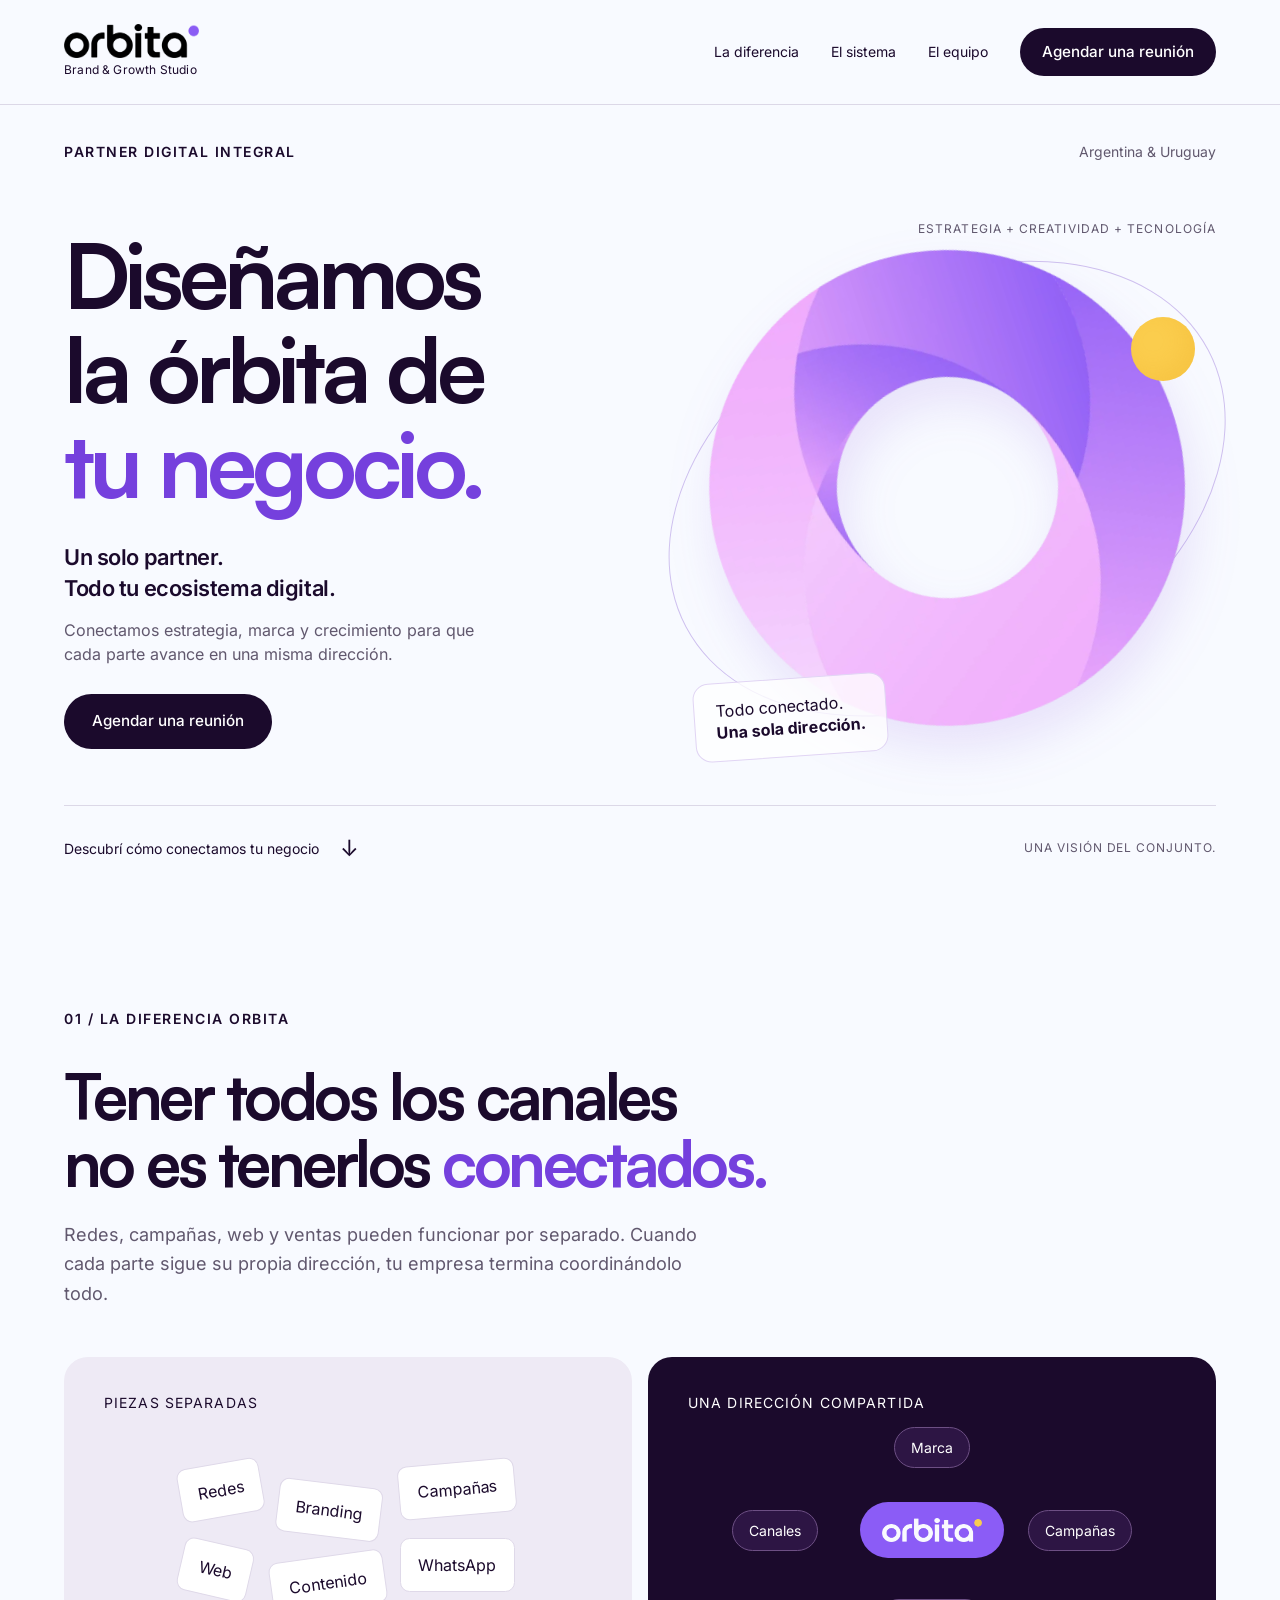
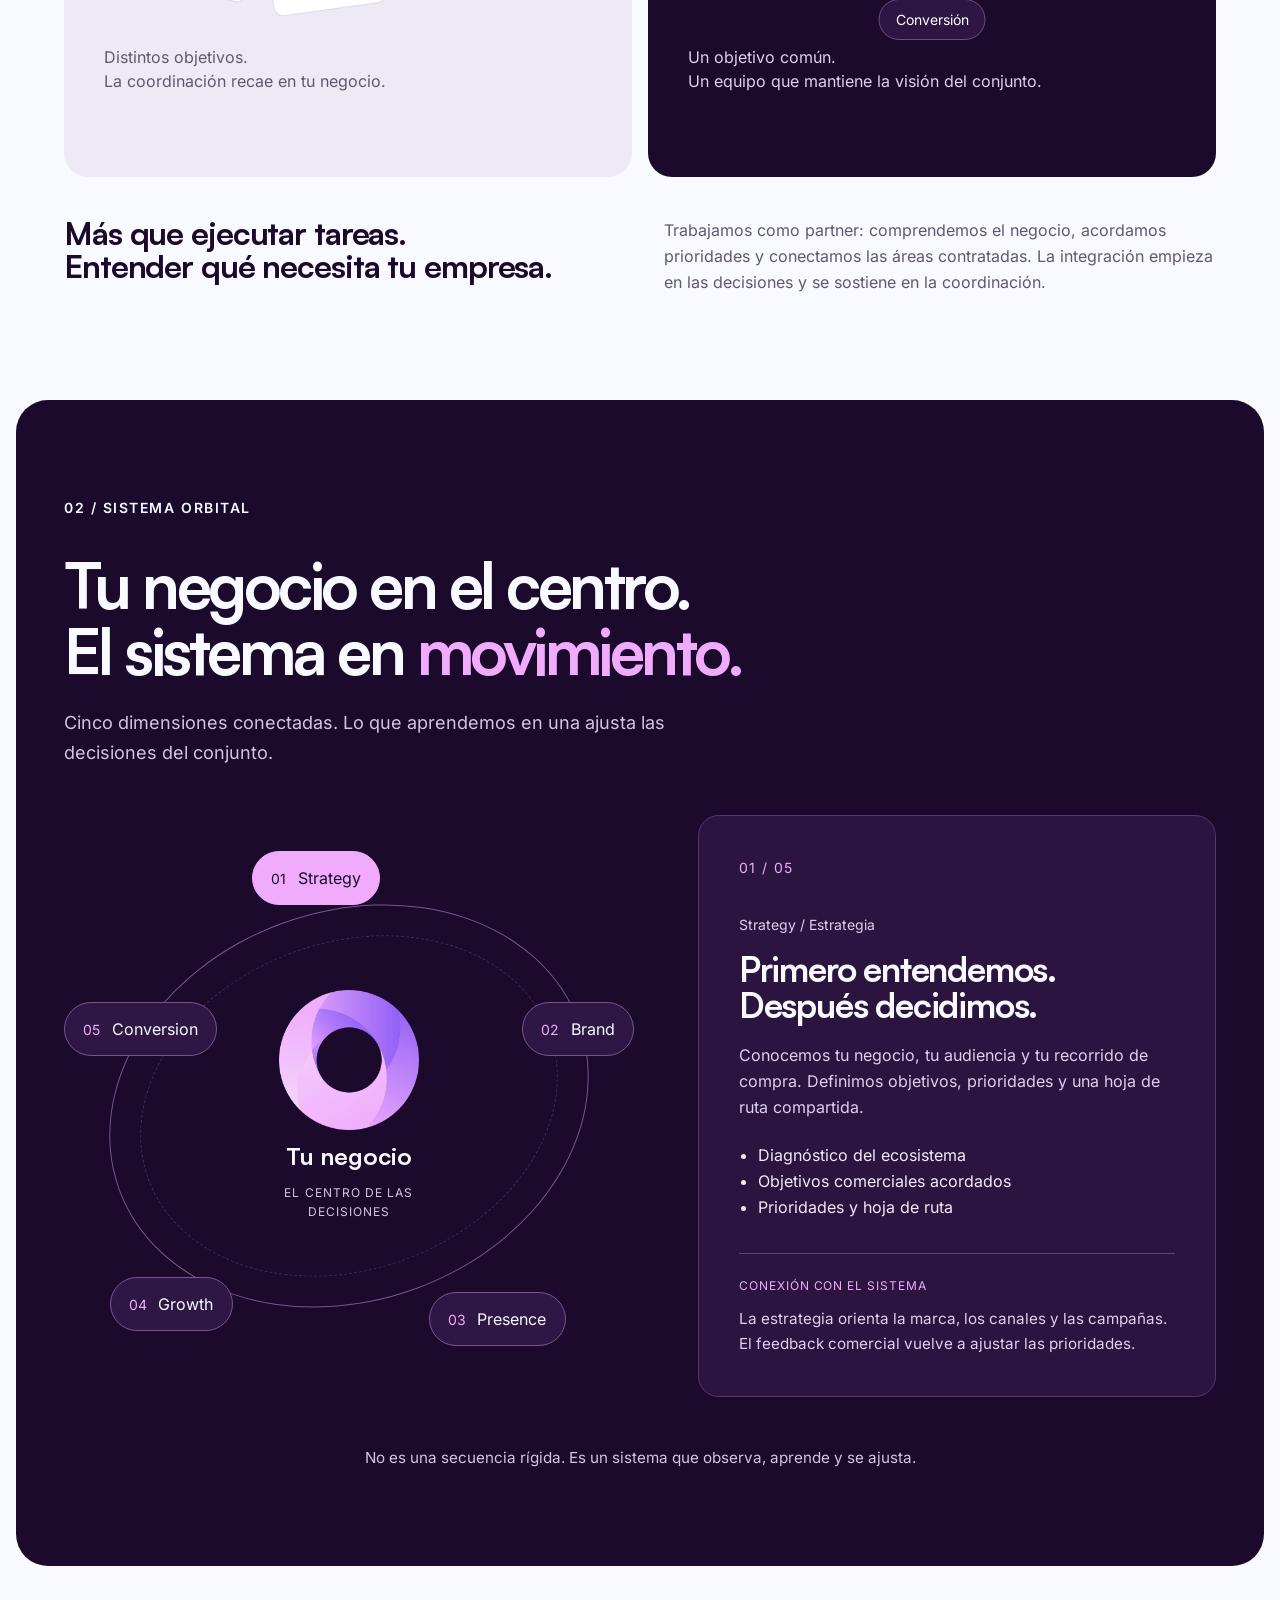
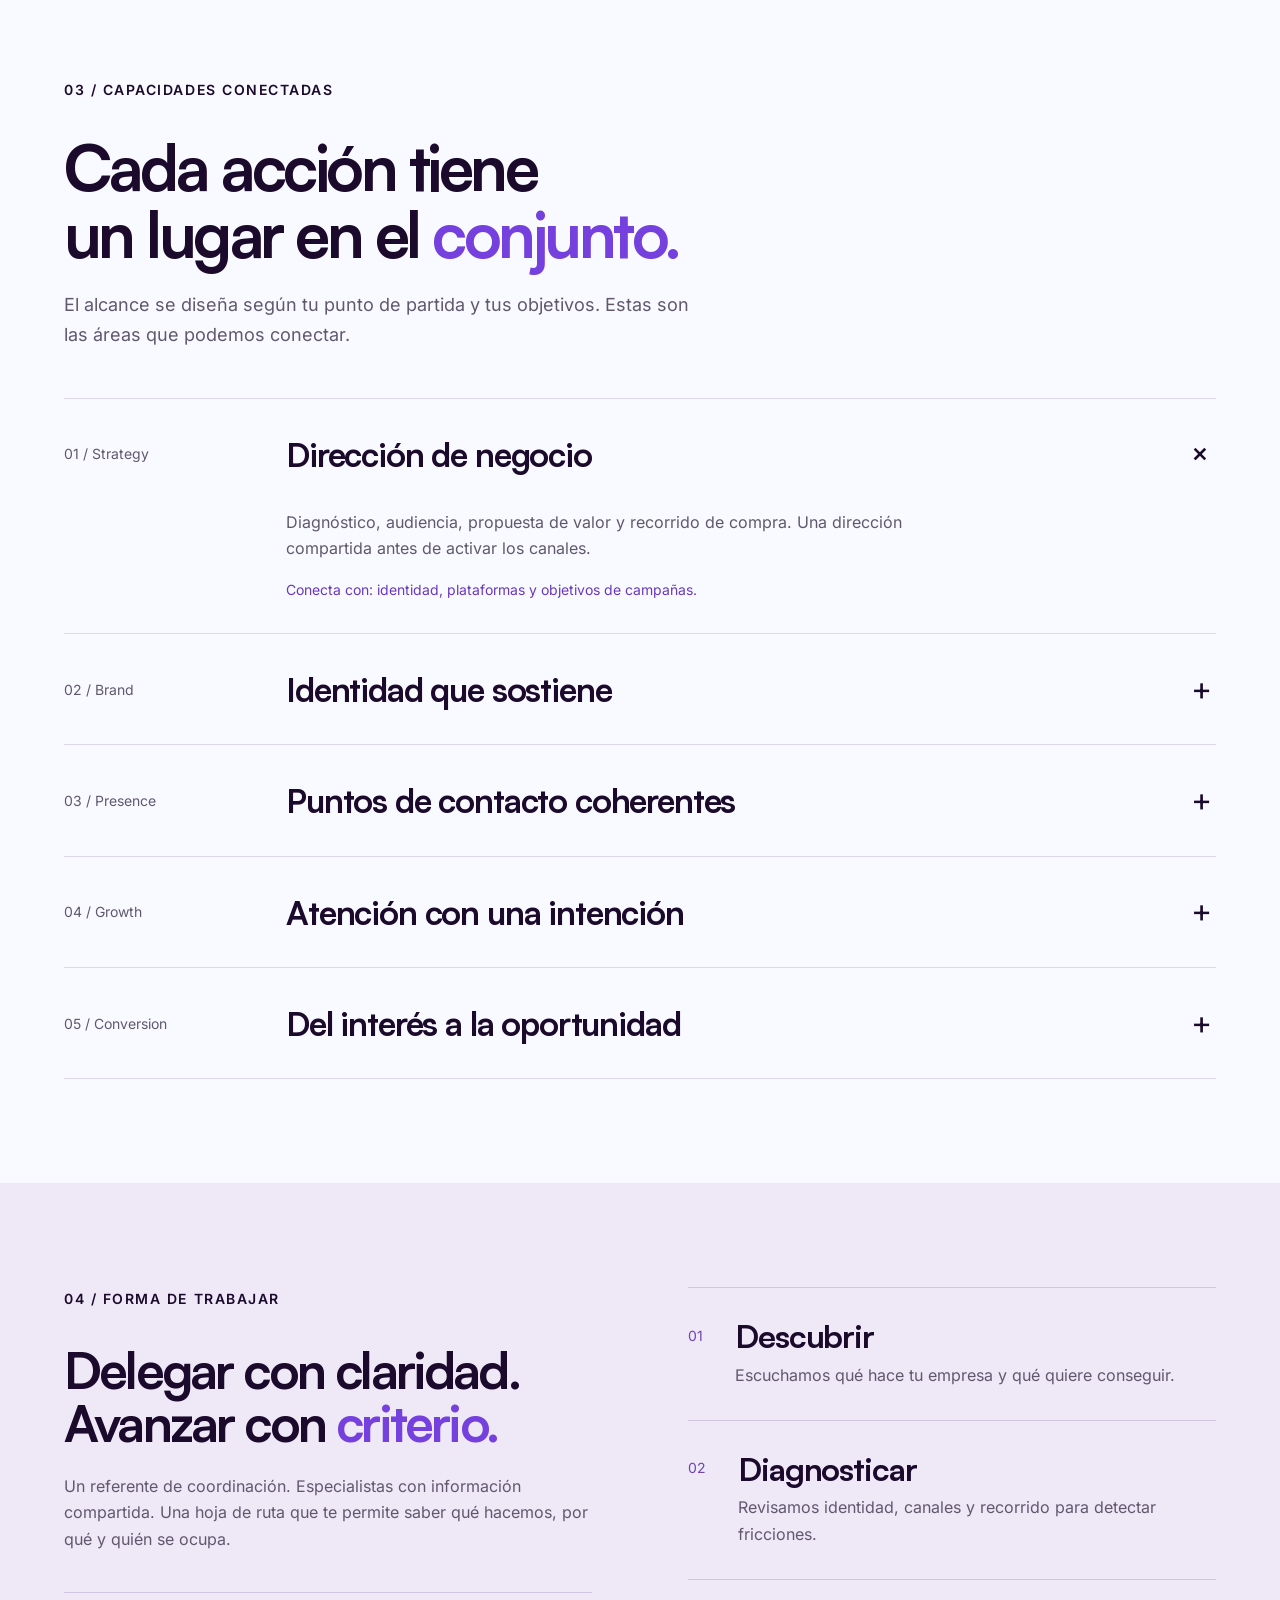
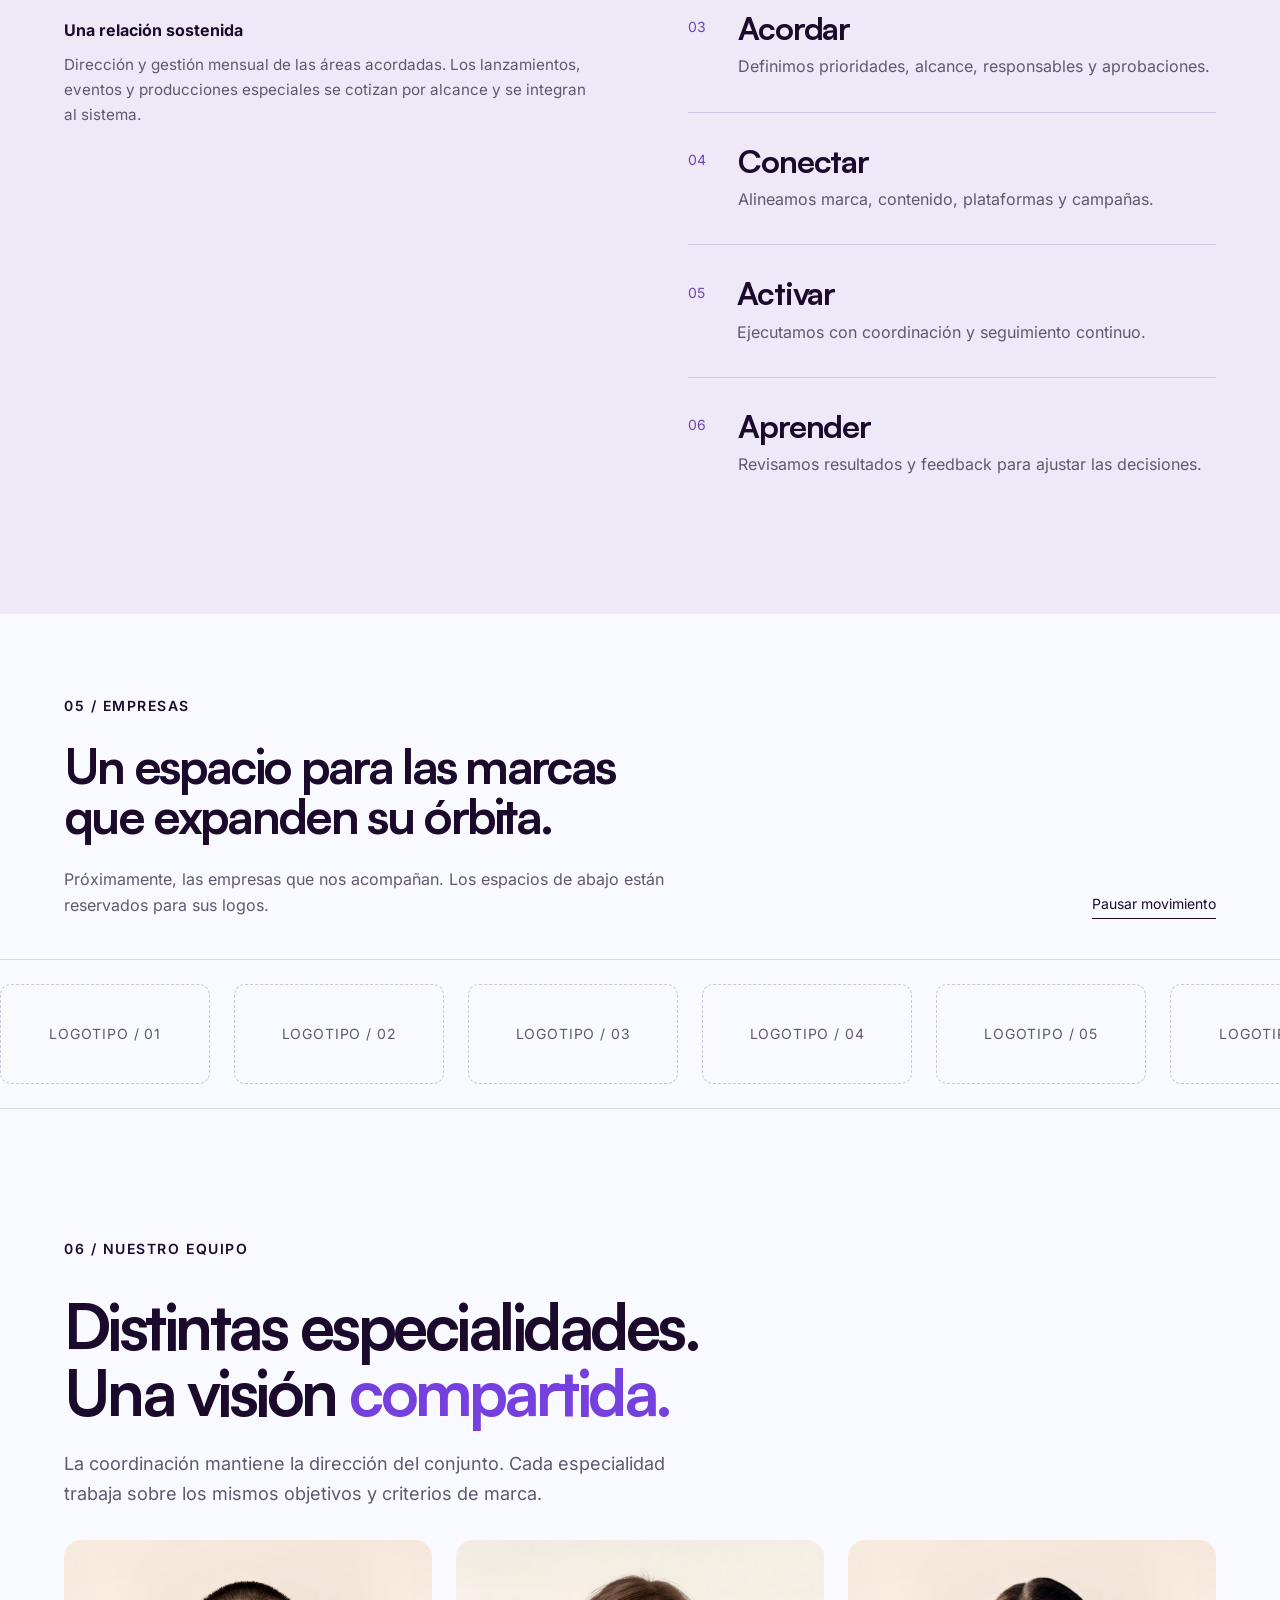
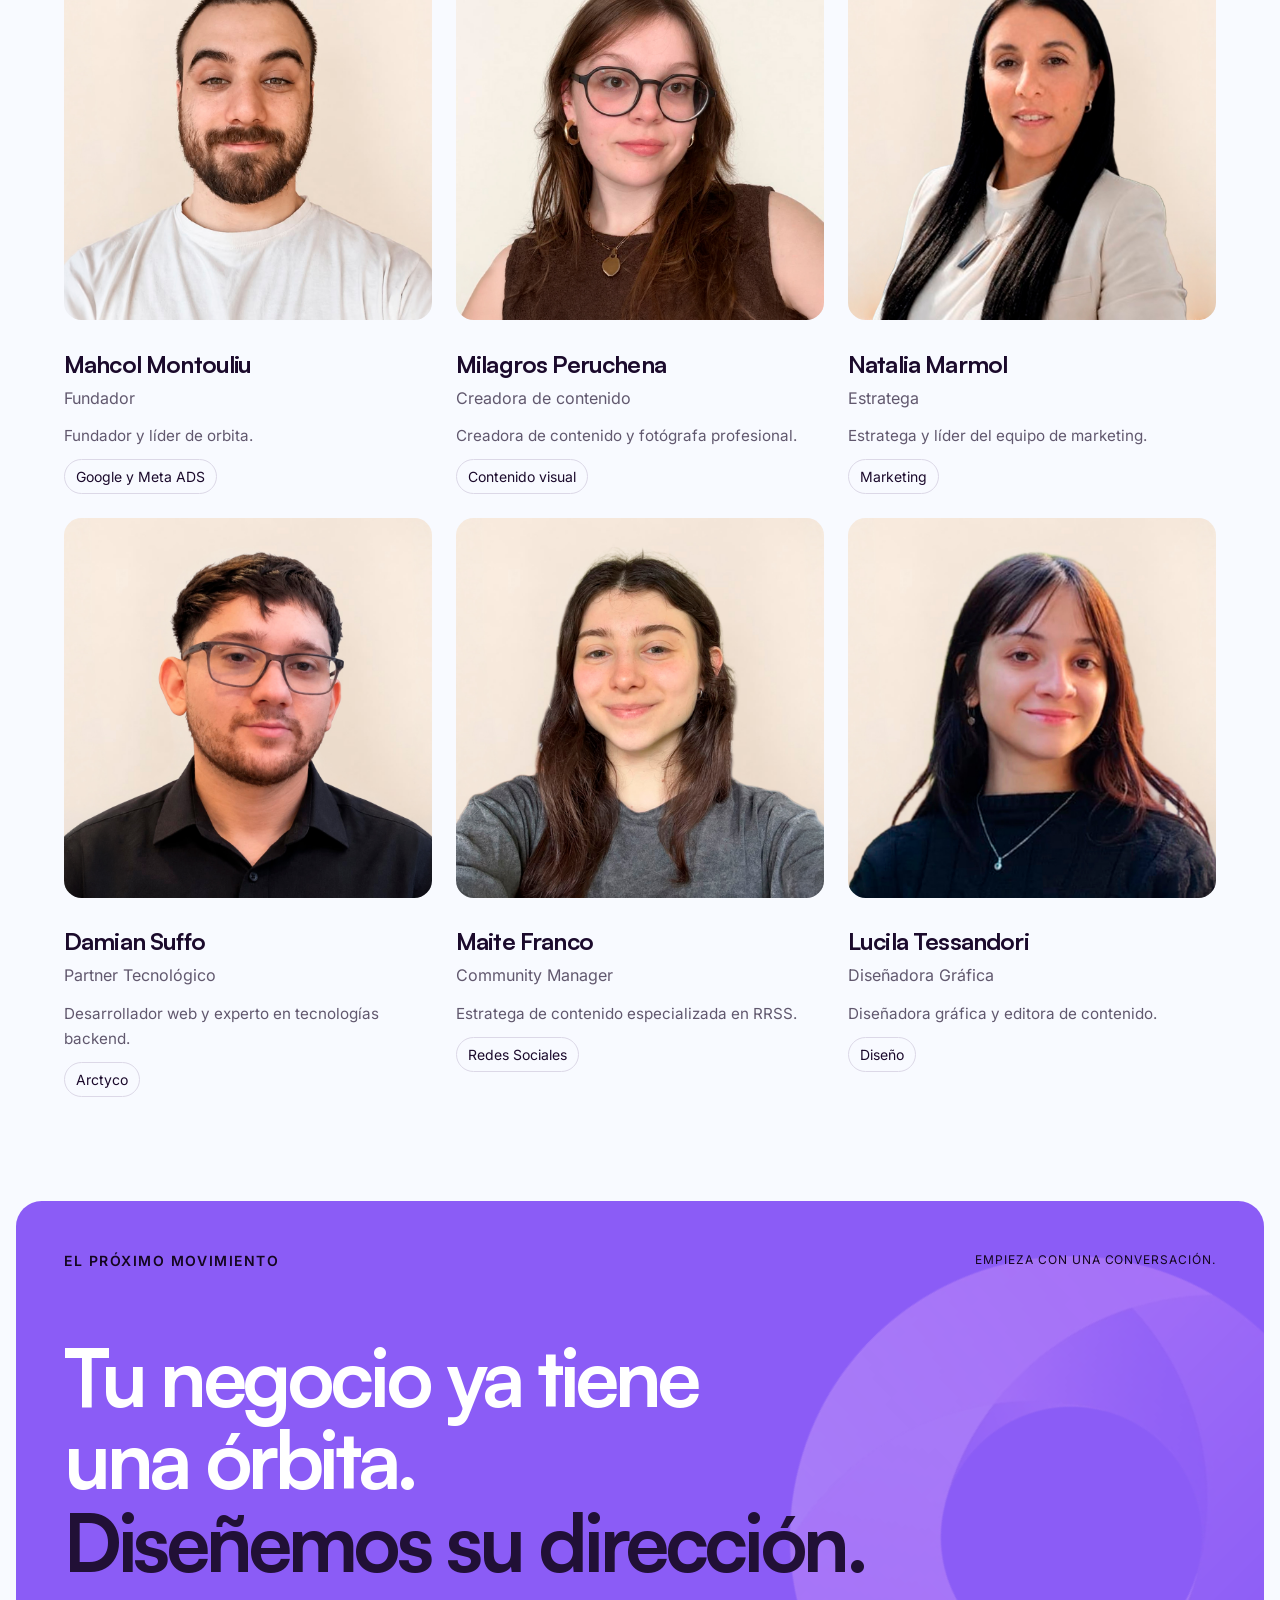
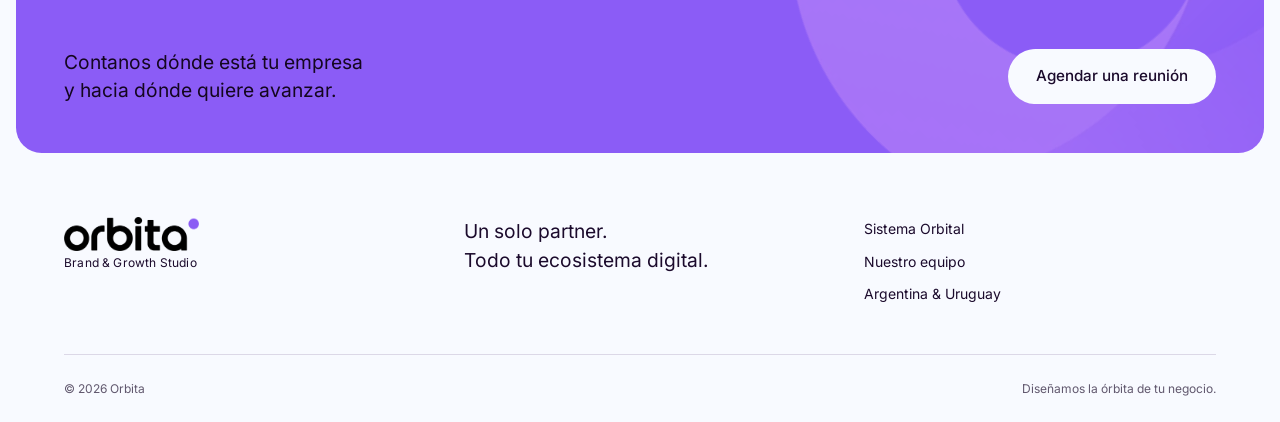
==== commit 46a8fb21: "Enhance SEO with updated meta tags and structured data Updated meta tags and structured data for imp" ====
--- a/index.html
+++ b/index.html
@@ -1,26 +1,110 @@
 <!doctype html>
 <html lang="es-AR">
 <head>
-<meta charset="utf-8">
-<meta name="viewport" content="width=device-width, initial-scale=1">
-<title>Orbita · Partner digital integral | Brand & Growth Studio</title>
-<meta name="description" content="Un solo partner para conectar estrategia, marca, web, contenido, campañas y conversión. Orbita, Brand & Growth Studio para empresas de Argentina y Uruguay.">
-<meta name="robots" content="noindex, nofollow">
-<meta name="theme-color" content="#8B5CF6">
-<meta property="og:type" content="website">
-<meta property="og:locale" content="es_AR">
-<meta property="og:site_name" content="Orbita">
-<meta property="og:title" content="Orbita · Un solo partner. Todo tu ecosistema digital.">
-<meta property="og:description" content="Diseñamos la órbita de tu negocio. Estrategia, marca y crecimiento conectados en un mismo sistema.">
-<meta name="twitter:card" content="summary">
-<meta name="twitter:title" content="Orbita · Brand & Growth Studio">
-<meta name="twitter:description" content="Un solo partner. Todo tu ecosistema digital.">
-<link rel="icon" href="assets/favicon.png" type="image/png">
-<link rel="preload" as="image" href="assets/symbol-800.webp" imagesrcset="assets/symbol-480.webp 480w, assets/symbol-800.webp 800w" imagesizes="(max-width: 760px) 85vw, 45vw">
-<link rel="stylesheet" href="styles.css">
-<script src="config.js" defer></script>
-<script src="app.js" defer></script>
-<script type="application/ld+json" id="organization-schema">{"@context":"https://schema.org","@type":"Organization","name":"Orbita","description":"Partner digital integral que conecta estrategia, marca, presencia digital, crecimiento y conversión.","areaServed":[{"@type":"Country","name":"Argentina"},{"@type":"Country","name":"Uruguay"}]}</script>
+  <meta charset="utf-8">
+  <meta name="viewport" content="width=device-width, initial-scale=1">
+
+  <title>Orbita | Marketing digital, redes sociales y publicidad</title>
+
+  <meta
+    name="description"
+    content="Tu equipo de marketing digital en Argentina y Uruguay. Integramos estrategia, redes sociales, contenido y publicidad para empresas. Agendá una reunión."
+  >
+
+  <meta
+    name="robots"
+    content="index, follow, max-image-preview:large, max-snippet:-1, max-video-preview:-1"
+  >
+
+  <link rel="canonical" href="https://orbitapartner.com/">
+
+  <meta name="theme-color" content="#8B5CF6">
+
+  <!-- Información para compartir la web -->
+  <meta property="og:type" content="website">
+  <meta property="og:locale" content="es_AR">
+  <meta property="og:site_name" content="Orbita">
+  <meta property="og:url" content="https://orbitapartner.com/">
+
+  <meta
+    property="og:title"
+    content="Orbita | Tu equipo de marketing digital"
+  >
+
+  <meta
+    property="og:description"
+    content="Un solo partner. Todo tu ecosistema digital. Estrategia, redes sociales, contenido y publicidad conectados con los objetivos de tu empresa."
+  >
+
+  <meta name="twitter:card" content="summary">
+
+  <meta
+    name="twitter:title"
+    content="Orbita | Tu equipo de marketing digital"
+  >
+
+  <meta
+    name="twitter:description"
+    content="Un solo partner. Todo tu ecosistema digital. Conocé al equipo que conecta tu marca, tus canales y tus oportunidades comerciales."
+  >
+
+  <!-- Recursos existentes de la web -->
+  <link
+    rel="icon"
+    href="assets/favicon.png"
+    type="image/png"
+  >
+
+  <link
+    rel="preload"
+    as="image"
+    href="assets/symbol-800.webp"
+    imagesrcset="assets/symbol-480.webp 480w, assets/symbol-800.webp 800w"
+    imagesizes="(max-width: 760px) 85vw, 45vw"
+  >
+
+  <link rel="stylesheet" href="styles.css">
+
+  <script src="config.js" defer></script>
+  <script src="app.js" defer></script>
+
+  <!-- Identificación del negocio para buscadores -->
+  <script type="application/ld+json" id="orbita-seo">
+  {
+    "@context": "https://schema.org",
+    "@graph": [
+      {
+        "@type": "Organization",
+        "@id": "https://orbitapartner.com/#organization",
+        "name": "Orbita",
+        "url": "https://orbitapartner.com/",
+        "logo": "https://orbitapartner.com/assets/logo-dark.webp",
+        "description": "Partner digital integral para empresas. Conecta estrategia, identidad de marca, redes sociales, contenido, desarrollo web, ecommerce y publicidad digital.",
+        "slogan": "Un solo partner. Todo tu ecosistema digital.",
+        "areaServed": [
+          {
+            "@type": "Country",
+            "name": "Argentina"
+          },
+          {
+            "@type": "Country",
+            "name": "Uruguay"
+          }
+        ]
+      },
+      {
+        "@type": "WebSite",
+        "@id": "https://orbitapartner.com/#website",
+        "url": "https://orbitapartner.com/",
+        "name": "Orbita",
+        "inLanguage": "es-AR",
+        "publisher": {
+          "@id": "https://orbitapartner.com/#organization"
+        }
+      }
+    ]
+  }
+  </script>
 </head>
 <body>
 <a class="skip" href="#contenido">Ir al contenido</a>
--- a/styles.css
+++ b/styles.css
@@ -1,4 +1,4 @@
-@font-face{font-family:Satoshi;src:local('Satoshi');font-weight:300 900;font-display:swap}@font-face{font-family:Inter;src:url('assets/fonts/Inter-Variable.woff2') format('woff2');font-weight:100 900;font-display:swap}
+@font-face{font-family:Satoshi;src: url('assets/fonts/Satoshi-Variable.woff2') format('woff2');font-weight:300 900;font-display:swap}@font-face{font-family:Inter;src:url('assets/fonts/Inter-Variable.woff2') format('woff2');font-weight:100 900;font-display:swap}
 :root{--paper:#F8FAFF;--ink:#1b0a2c;--purple:#8B5CF6;--pink:#F0ABFC;--yellow:#FBCD4D;--muted:#61586e;--border:#dcd8e7;--pad:clamp(1.25rem,5vw,6rem);--heading:Satoshi,'Arial',sans-serif;--body:Inter,'Arial',sans-serif}*{box-sizing:border-box}html{scroll-behavior:smooth;scroll-padding-top:7rem}body{margin:0;background:var(--paper);color:var(--ink);font-family:var(--body);font-size:1rem;line-height:1.65}a{color:inherit;text-decoration:none}button{font:inherit;cursor:pointer}button,a,summary{-webkit-tap-highlight-color:transparent}button{color:inherit}button:disabled{cursor:default}img{max-width:100%;height:auto}h1,h2,h3,p{margin:0}h1,h2,h3{font-family:var(--heading);line-height:1.04;letter-spacing:-.055em}h1{font-size:clamp(3.4rem,7.5vw,8rem);font-weight:700}h2{font-size:clamp(2.6rem,5vw,5.6rem);font-weight:700}h3{font-size:1.65rem;letter-spacing:-.035em}em{font-style:normal;color:#7540dd}p{max-width:65ch}a:focus-visible,button:focus-visible,summary:focus-visible,[tabindex]:focus-visible{outline:3px solid #d89600;outline-offset:6px}section{scroll-margin-top:6rem}.section{padding:6.5rem var(--pad)}.eyebrow{font-size:.875rem;letter-spacing:.11em;font-weight:600;display:block}.button{display:inline-flex;align-items:center;justify-content:center;background:var(--ink);color:white;border:1px solid transparent;padding:1rem 1.7rem;border-radius:3rem;line-height:1.35;font-size:.95rem;font-weight:500;min-height:3rem;transition:background .2s,transform .2s}.button:hover{background:#5d2ba5;transform:translateY(-2px)}.button.small{padding:.8rem 1.3rem}.button.light{background:var(--paper);color:var(--ink)}.button.light:hover{background:var(--yellow)}.skip{position:fixed;top:-5rem;left:1rem;background:var(--yellow);padding:.8rem;z-index:100}.skip:focus{top:1rem}.reading-progress{position:fixed;left:0;top:0;width:100%;height:3px;background:var(--purple);transform:scaleX(0);transform-origin:left;z-index:50}.header{display:flex;align-items:center;justify-content:space-between;gap:2rem;padding:1.5rem var(--pad);border-bottom:1px solid var(--border);position:sticky;top:0;background:rgba(248,250,255,.97);z-index:20}.brand{display:flex;flex-direction:column;align-items:flex-start;gap:.15rem}.brand img{width:135px;display:block}.brand span{font-size:.75rem;letter-spacing:.015em}.header nav{display:flex;align-items:center;gap:2rem;font-size:.875rem}.header nav>a:not(.button):hover{color:#7540dd}.menu-toggle{display:none}.hero{padding-top:2.2rem;padding-bottom:1.8rem;overflow:hidden}.hero-top,.hero-bottom{display:flex;justify-content:space-between;gap:1rem}.market{font-size:.875rem;color:var(--muted)}.hero-grid{display:grid;grid-template-columns:1.08fr 1fr;gap:2rem;align-items:center;padding:3.5rem 0 3rem}.hero-copy{position:relative;z-index:2}.hero h1{font-size:clamp(3.5rem,7.1vw,7.5rem)}.hero-lead{font-size:clamp(1.2rem,1.7vw,1.55rem);line-height:1.4;margin:2rem 0 .9rem;font-weight:600;letter-spacing:-.02em}.hero-description{max-width:28rem;color:var(--muted);margin-bottom:1.7rem;line-height:1.55}.hero-art{height:clamp(380px,42vw,620px);position:relative;display:grid;place-items:center;isolation:isolate}.art-inner{position:relative;width:96%;aspect-ratio:1;display:grid;place-items:center}.hero-symbol{width:92%;animation:float 8s ease-in-out infinite;filter:drop-shadow(0 24px 24px #713fd521);transform:rotate(-18deg)}.art-orbit{position:absolute;width:110%;height:76%;border:1px solid #cfc1ef;border-radius:50%;transform:rotate(-28deg);z-index:-1}.yellow-dot{position:absolute;width:clamp(35px,5vw,70px);aspect-ratio:1;border-radius:50%;background:var(--yellow);top:17%;right:2%;box-shadow:inset -10px -8px 20px #eca92035;animation:float 7s ease-in-out infinite reverse}.art-caption{font-size:.75rem;letter-spacing:.09em;position:absolute;top:0;right:0;color:var(--muted)}.art-label{position:absolute;bottom:0;left:1rem;font-size:1rem;line-height:1.4;padding:1rem 1.3rem;border:1px solid #e1d5f4;border-radius:1rem;background:#ffffffc9;transform:rotate(-4deg)}.hero-bottom{border-top:1px solid var(--border);padding-top:1.5rem;font-size:.875rem;align-items:center}.hero-bottom a{display:flex;align-items:center;gap:1.3rem}.hero-bottom a span{font-size:1.4rem}.hero-bottom>span{font-size:.75rem;letter-spacing:.08em;color:var(--muted)}.section-heading{max-width:1000px}.section-heading .eyebrow{margin-bottom:2rem}.section-heading>p{margin-top:1.5rem;max-width:650px;font-size:1.125rem;color:var(--muted)}.difference{padding-top:7rem}.connection-story{display:grid;grid-template-columns:1fr 1fr;gap:1rem;margin-top:3rem}.fragmented,.connected{border-radius:1.5rem;padding:2rem 2.5rem;min-height:420px;overflow:hidden}.fragmented{background:#eeeaf5}.connected{background:var(--ink);color:white}.mini-title{font-size:.875rem;letter-spacing:.08em}.chips{display:flex;flex-wrap:wrap;gap:1rem;align-content:center;justify-content:center;min-height:230px;max-width:400px;margin:auto}.chips span{background:#fff;padding:.8rem 1.1rem;border:1px solid #dfd9e9;border-radius:.6rem;transition:transform 1.2s}.chips span:nth-child(1){transform:rotate(-10deg) translateY(-5px)}.chips span:nth-child(2){transform:rotate(7deg) translateY(15px)}.chips span:nth-child(3){transform:rotate(-5deg) translateY(-6px)}.chips span:nth-child(4){transform:rotate(13deg) translateY(5px)}.chips span:nth-child(5){transform:rotate(-8deg) translateY(18px)}.connection-story.is-connected .chips span{transform:rotate(0) translateY(0)}.fragmented>p,.connected>p{font-size:1rem;line-height:1.5}.fragmented>p{color:var(--muted)}.connected>p{color:#ddd0ee}.connected-graphic{height:230px;position:relative;max-width:400px;margin:auto;display:grid;place-items:center}.center-brand{background:#8B5CF6;border-radius:3rem;padding:1rem 1.4rem;position:relative;z-index:1}.center-brand img{width:100px;display:block}.line{position:absolute;background:#906abb;opacity:.6;transition:transform 1.5s}.horizontal{width:70%;height:1px;transform:scaleX(.2)}.vertical{height:65%;width:1px;transform:scaleY(.2)}.is-connected .horizontal{transform:scaleX(1)}.is-connected .vertical{transform:scaleY(1)}.node{position:absolute;font-size:.875rem;padding:.5rem 1rem;background:#2d1544;border:1px solid #6d4f84;border-radius:2rem}.n1{top:12px;left:50%;transform:translateX(-50%)}.n2{left:0;top:95px}.n3{right:0;top:95px}.n4{bottom:5px;left:50%;transform:translateX(-50%)}.difference-footer{display:grid;grid-template-columns:1fr 1fr;gap:3rem;margin-top:2.5rem;align-items:start}.difference-footer h3{font-size:clamp(1.7rem,2.5vw,2.5rem)}.difference-footer p{color:var(--muted)}.system{background:var(--ink);color:var(--paper);border-radius:2rem;margin:0 1rem;padding:6rem calc(var(--pad) - 1rem)}.system em{color:var(--pink)}.system .section-heading>p{color:#d3c5e2}.system-grid{display:grid;grid-template-columns:1.1fr 1fr;gap:4rem;align-items:center;margin-top:3rem}.system-map{min-height:520px;position:relative}.system-ring{position:absolute;inset:65px 40px;border:1px solid #76568e;border-radius:50%;transform:rotate(-20deg)}.system-ring:after{content:'';position:absolute;inset:30px;border:1px dashed #76568e70;border-radius:50%}.system-center{position:absolute;left:50%;top:50%;transform:translate(-50%,-50%);display:flex;flex-direction:column;align-items:center;text-align:center;gap:.4rem;width:210px}.system-center img{width:140px;animation:float 8s ease-in-out infinite}.system-center strong{font-size:1.5rem;font-family:var(--heading)}.system-center>span{font-size:.75rem;letter-spacing:.09em;color:#d3c5e2;max-width:150px}.dimension{position:absolute;display:flex;align-items:center;gap:.7rem;border:1px solid #76568e;border-radius:3rem;padding:.8rem 1.15rem;color:#f8faff;background:#2f1745;font-size:1rem;transition:background .2s,transform .2s}.dimension>span{font-size:.875rem;color:var(--pink)}.dimension:hover{background:#553278}.dimension[aria-selected=true]{background:var(--pink);color:var(--ink);border-color:var(--pink)}.dimension[aria-selected=true]>span{color:var(--ink)}.d1{left:33%;top:5px}.d2{right:0;top:30%}.d3{right:12%;bottom:20px}.d4{left:8%;bottom:35px}.d5{left:0;top:30%}.dimension-panel{padding:2.5rem;border-radius:1.3rem;background:#2b143f;border:1px solid #56366e;min-height:520px;position:relative}.panel-count{display:block;color:var(--pink);font-size:.875rem;letter-spacing:.1em;margin-bottom:2rem}.panel-label{font-size:.875rem;color:#dfd0ef}.dimension-panel h3{font-size:clamp(1.8rem,2.7vw,2.8rem);margin:.8rem 0 1.2rem}.dimension-panel>p{color:#dfd0ef}.dimension-panel ul{padding-left:1.2rem;margin:1.3rem 0;color:#f4eafa}.panel-connection{border-top:1px solid #634079;padding-top:1.1rem;margin-top:2rem}.panel-connection>span{font-size:.75rem;letter-spacing:.08em;color:var(--pink)}.panel-connection p{font-size:.95rem;margin-top:.5rem;color:#dfd0ef}.system-note{text-align:center;max-width:none;color:#d3c5e2;margin-top:3rem;font-size:.95rem}.capabilities{padding-top:7rem}.capability-list{margin-top:3rem}details{border-top:1px solid var(--border)}details:last-child{border-bottom:1px solid var(--border)}summary{display:grid;grid-template-columns:190px 1fr 30px;gap:2rem;align-items:center;padding:1.8rem 0;cursor:pointer;list-style:none}summary::-webkit-details-marker{display:none}summary>span{font-size:.875rem;color:var(--muted)}summary h3{font-size:clamp(1.4rem,2.6vw,2.5rem)}summary i{font-size:2rem;font-style:normal;text-align:center;transition:transform .2s}details[open] summary i{transform:rotate(45deg)}.detail-body{margin-left:calc(190px + 2rem);padding-bottom:2rem;max-width:700px;color:var(--muted)}.detail-body p+p{margin-top:1rem}.links-to{font-size:.875rem;color:#6939bd}.work{background:#eee8f7;display:grid;grid-template-columns:1fr 1fr;gap:6rem}.work-heading{position:sticky;top:10rem;align-self:start}.work-heading .eyebrow{margin-bottom:2rem}.work h2{font-size:clamp(2.6rem,4vw,4.5rem)}.work-heading>p{margin-top:1.5rem;color:var(--muted)}.relationship{border-top:1px solid #d0c5df;padding-top:1.5rem;margin-top:2.5rem}.relationship p{font-size:.95rem;margin-top:.5rem;color:var(--muted)}.steps{list-style:none;padding:0;margin:0}.steps li{display:flex;gap:2rem;border-top:1px solid #d0c5df;padding:2rem 0}.steps li>span{font-size:.875rem;color:#7045b2;padding-top:.2rem}.steps h3{font-size:2rem;margin-bottom:.5rem}.steps p{color:var(--muted)}.clients{padding:5rem 0;background:var(--paper);overflow:hidden}.clients-heading{padding:0 var(--pad);display:grid;grid-template-columns:1fr auto;gap:1rem;align-items:end}.clients-heading .eyebrow,.clients-heading h2,.clients-heading p{grid-column:1}.clients-heading h2{font-size:clamp(2.1rem,3.8vw,4rem);margin:.5rem 0}.clients-heading p{color:var(--muted)}.text-button{background:none;border:0;border-bottom:1px solid currentColor;padding:.2rem 0;font-size:.875rem;width:max-content}.clients-heading .text-button{grid-column:2;grid-row:3}.marquee{margin-top:2.5rem;border-block:1px solid var(--border);padding:1.5rem 0;overflow:hidden}.marquee-track{display:flex;width:max-content;animation:marquee 35s linear infinite}.logo-group{display:flex;align-items:center;gap:1.5rem;padding-right:1.5rem;flex:none}.logo-placeholder,.client-logo{width:210px;height:100px;display:flex;align-items:center;justify-content:center;border:1px dashed #cec4df;border-radius:.7rem;font-size:.875rem;letter-spacing:.06em;color:var(--muted)}.client-logo{border:0}.client-logo img{width:160px;height:70px;object-fit:contain}.marquee:hover .marquee-track,.marquee:focus-within .marquee-track,.marquee.paused .marquee-track{animation-play-state:paused}.team{padding-top:3rem}.placeholder-note{margin-top:2rem;font-size:.875rem;color:var(--muted)}.team-grid{display:grid;grid-template-columns:repeat(3,1fr);gap:1.5rem;margin-top:2rem}.portrait-placeholder,.portrait{aspect-ratio:4/4.5;max-height:380px;width:100%;border-radius:1.1rem;background:#eee8f7;object-fit:cover}.portrait-placeholder{display:flex;flex-direction:column;justify-content:space-between;padding:1.8rem;border:1px dashed #c9b8df}.portrait-placeholder span{font-family:var(--heading);font-size:5rem;line-height:1;color:#b79ed9}.portrait-placeholder p{font-size:.875rem;color:var(--muted)}.team-card h3{font-size:1.5rem;margin:1.5rem 0 .5rem}.team-card>p{color:var(--muted)}.team-card>.description{font-size:.95rem;margin-top:.75rem}.specialty{display:inline-block;margin-top:.7rem;font-size:.875rem;border:1px solid var(--border);border-radius:2rem;padding:.3rem .7rem}.team-card a{display:block;margin-top:.8rem;text-decoration:underline;font-size:.875rem}.contact{background:var(--purple);color:white;margin:0 1rem;border-radius:1.6rem;padding:3rem calc(var(--pad) - 1rem);position:relative;overflow:hidden}.contact-top,.contact-bottom{display:flex;align-items:center;justify-content:space-between;gap:2rem;position:relative;z-index:1}.contact-top>span:last-child{font-size:.75rem;letter-spacing:.08em}.contact h2{font-size:clamp(2.8rem,6.2vw,6.8rem);max-width:1000px;margin:4rem 0;position:relative;z-index:1}.contact em{color:#211036}.contact-bottom p{font-size:1.2rem;line-height:1.5}.contact-symbol{position:absolute;right:-7%;top:10%;width:45%;opacity:.27;transform:rotate(45deg)}.footer{padding:4rem var(--pad) 1.5rem;display:grid;grid-template-columns:1fr 1fr 1fr;gap:3rem}.footer>p{font-size:1.2rem;line-height:1.5}.footer>div:not(.footer-bottom){display:flex;flex-direction:column;gap:.6rem;font-size:.875rem}.footer-bottom{grid-column:1/-1;display:flex;justify-content:space-between;border-top:1px solid var(--border);padding-top:1.5rem;font-size:.75rem;color:var(--muted)}.whatsapp{position:fixed;right:1.3rem;bottom:calc(1.3rem + env(safe-area-inset-bottom));display:flex;align-items:center;gap:.6rem;padding:.75rem 1rem;background:var(--ink);color:white;border-radius:3rem;box-shadow:0 5px 25px #1b0a2c30;z-index:25;opacity:0;transform:translateY(1rem);pointer-events:none;transition:opacity .3s,transform .3s}.whatsapp.visible{opacity:1;transform:translateY(0);pointer-events:auto}.whatsapp svg{width:25px;height:25px}.whatsapp>span{font-size:.875rem}dialog{border:1px solid var(--border);border-radius:1.5rem;background:var(--paper);color:var(--ink);padding:3rem;max-width:min(540px,calc(100% - 2rem));width:100%}dialog::backdrop{background:#170723aa;backdrop-filter:blur(5px)}dialog h2{font-size:2.5rem;margin:1.2rem 0}dialog>p{color:var(--muted);margin-bottom:1.5rem}.dialog-close{position:absolute;right:1rem;top:.6rem;border:0;background:none;font-size:2rem;min-width:44px;min-height:44px}.dialog-dismiss{display:block;margin-top:1.5rem}[hidden]{display:none!important}.noscript-notice{padding:1rem var(--pad);background:var(--yellow)}.js .reveal{opacity:0;transform:translateY(24px);transition:opacity .7s,transform .7s}.js .reveal.in-view{opacity:1;transform:none}@keyframes float{0%,100%{transform:translateY(0) rotate(-18deg)}50%{transform:translateY(-14px) rotate(-10deg)}}@keyframes marquee{to{transform:translateX(-50%)}}
 @media(min-width:1600px){.section,.header,.footer{padding-left:max(var(--pad),calc((100vw - 1440px)/2));padding-right:max(var(--pad),calc((100vw - 1440px)/2))}}@media(max-width:1100px){.header nav{gap:1.1rem}.system-grid{gap:2rem}.system-map{min-height:480px}.dimension{font-size:.875rem;padding:.7rem .9rem}.d1{left:30%}.system-center img{width:110px}.system-center{width:160px}.work{gap:3rem}.dimension-panel{padding:2rem}.hero-art{height:420px}.hero-grid{gap:0}.art-caption{font-size:.7rem;max-width:160px;text-align:right}}
 @media(max-width:760px){html{scroll-padding-top:6rem}.section{padding:4rem var(--pad)}.header{padding:1rem var(--pad);gap:1rem}.brand img{width:115px}.brand span{font-size:.7rem}.menu-toggle{display:flex;align-items:center;gap:.6rem;border:1px solid var(--border);border-radius:3rem;background:transparent;padding:.6rem 1rem;font-size:.875rem;min-height:44px}.menu-toggle i{display:block;width:13px;height:8px;border-block:1px solid currentColor}.header nav{display:none;position:absolute;top:100%;left:0;right:0;background:var(--paper);padding:1.5rem var(--pad);border-bottom:1px solid var(--border);box-shadow:0 16px 24px #1b0a2c0d;flex-direction:column;align-items:stretch;gap:.6rem}.header nav.open{display:flex}.header nav>a{padding:.7rem}.header nav .button{margin-top:.5rem}.hero{padding-top:1.8rem;padding-bottom:1.5rem}.hero-top .eyebrow{font-size:.75rem}.market{font-size:.75rem}.hero-grid{grid-template-columns:1fr;padding-top:2.7rem;padding-bottom:1rem}.hero h1{font-size:clamp(3.4rem,12vw,6rem)}.hero-lead{margin-top:1.5rem}.hero-description{max-width:330px}.hero-art{height:auto;aspect-ratio:1.05;max-width:500px;width:100%;margin:2.5rem auto 1rem}.hero-symbol{width:86%}.art-orbit{width:100%;height:76%}.art-caption{top:0;font-size:.65rem;max-width:155px}.art-label{bottom:0;left:0;font-size:.875rem;padding:.8rem 1rem}.yellow-dot{right:7%;top:15%;width:45px}.hero-bottom>span{display:none}.hero-bottom a{font-size:.875rem;width:100%;justify-content:space-between}.section-heading .eyebrow{margin-bottom:1.4rem}.section-heading>p{font-size:1rem}h2{font-size:clamp(2.5rem,8.4vw,4rem)}.connection-story{grid-template-columns:1fr;margin-top:2rem}.fragmented,.connected{padding:1.5rem;min-height:360px}.chips,.connected-graphic{height:200px;min-height:200px}.node{font-size:.8rem;padding:.5rem .7rem}.n2,.n3{top:83px}.difference-footer{grid-template-columns:1fr;gap:1rem}.system{margin:0 .5rem;padding:4rem calc(var(--pad) - .5rem);border-radius:1.5rem}.system-grid{grid-template-columns:1fr;gap:2rem;margin-top:2rem}.system-map{min-height:440px;max-width:480px;width:100%;margin:auto}.system-ring{inset:60px 30px}.dimension{padding:.7rem .85rem;min-height:44px}.d1{left:50%;transform:translateX(-50%)}.d2{top:28%}.d5{top:28%}.d3{right:4%;bottom:25px}.d4{left:5%;bottom:25px}.system-center{top:48%}.dimension-panel{min-height:0;padding:1.8rem}.panel-count{margin-bottom:1.3rem}.system-note{font-size:.875rem;margin-top:2rem}summary{grid-template-columns:1fr 25px;gap:.5rem;padding:1.5rem 0}summary>span{grid-column:1;font-size:.8rem}summary h3{grid-row:2;font-size:1.7rem}summary i{grid-row:1/3;grid-column:2}.detail-body{margin-left:0;font-size:1rem}.work{grid-template-columns:1fr;gap:2.5rem}.work-heading{position:static}.steps li{padding:1.5rem 0}.steps h3{font-size:1.8rem}.clients{padding:4rem 0}.clients-heading{display:block;padding:0 var(--pad)}.clients-heading .text-button{margin-top:1rem}.clients-heading h2{margin:1.2rem 0}.clients-heading p{font-size:.95rem}.logo-placeholder,.client-logo{width:180px;height:80px}.team-grid{grid-template-columns:1fr;gap:2rem}.portrait-placeholder,.portrait{max-height:340px;aspect-ratio:1.2}.portrait-placeholder span{font-size:4rem}.contact{margin:0 .5rem;padding:2rem calc(var(--pad) - .5rem)}.contact-top>span:last-child{display:none}.contact h2{font-size:clamp(2.6rem,9vw,4.5rem);margin:3rem 0}.contact-symbol{width:80%;right:-35%;top:20%}.contact-bottom{align-items:flex-start;flex-direction:column;gap:1.5rem}.contact-bottom p{font-size:1.1rem}.footer{grid-template-columns:1fr 1fr;gap:2rem;padding:3rem var(--pad) 6rem}.footer>p{font-size:1rem}.footer>div:not(.footer-bottom){grid-column:1/-1}.footer-bottom{flex-direction:column;gap:.5rem}.whatsapp{right:1rem;padding:.8rem}.whatsapp>span{display:none}dialog{padding:2rem 1.5rem}dialog h2{font-size:2.1rem}}
